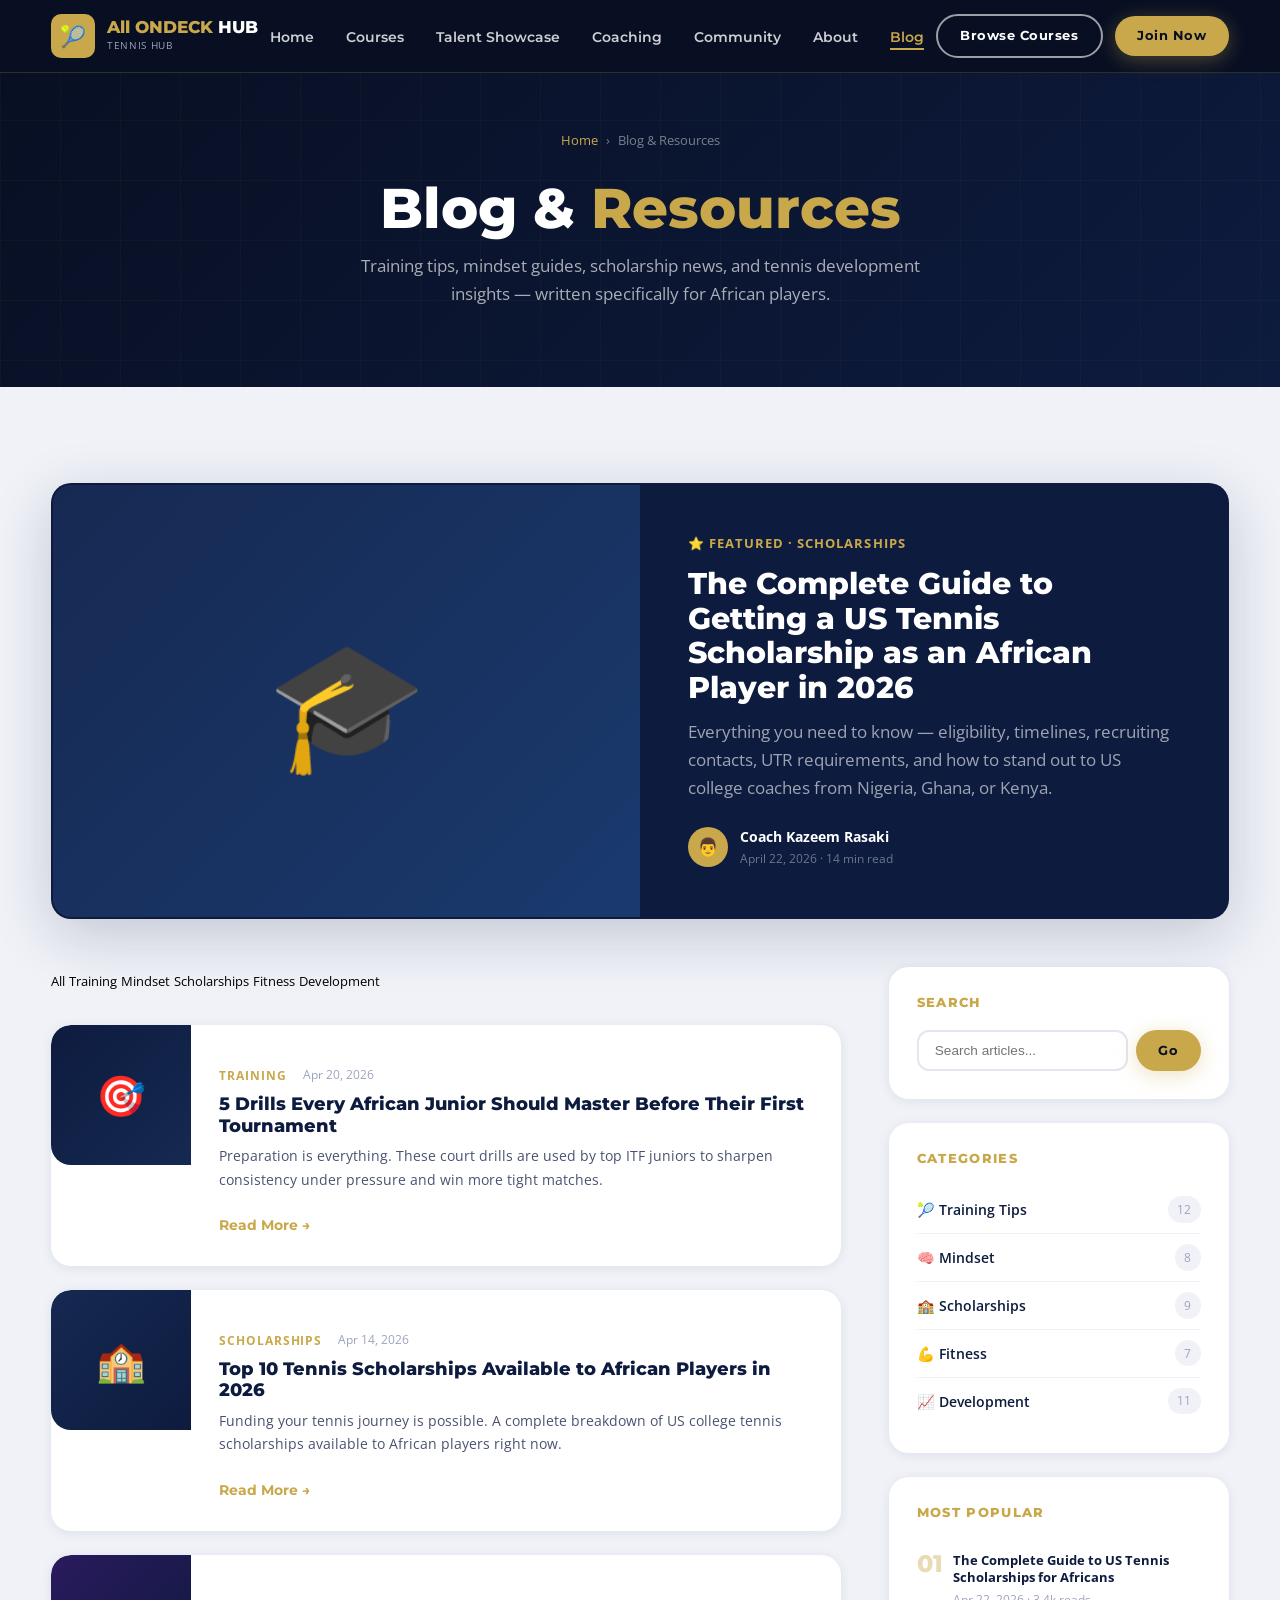
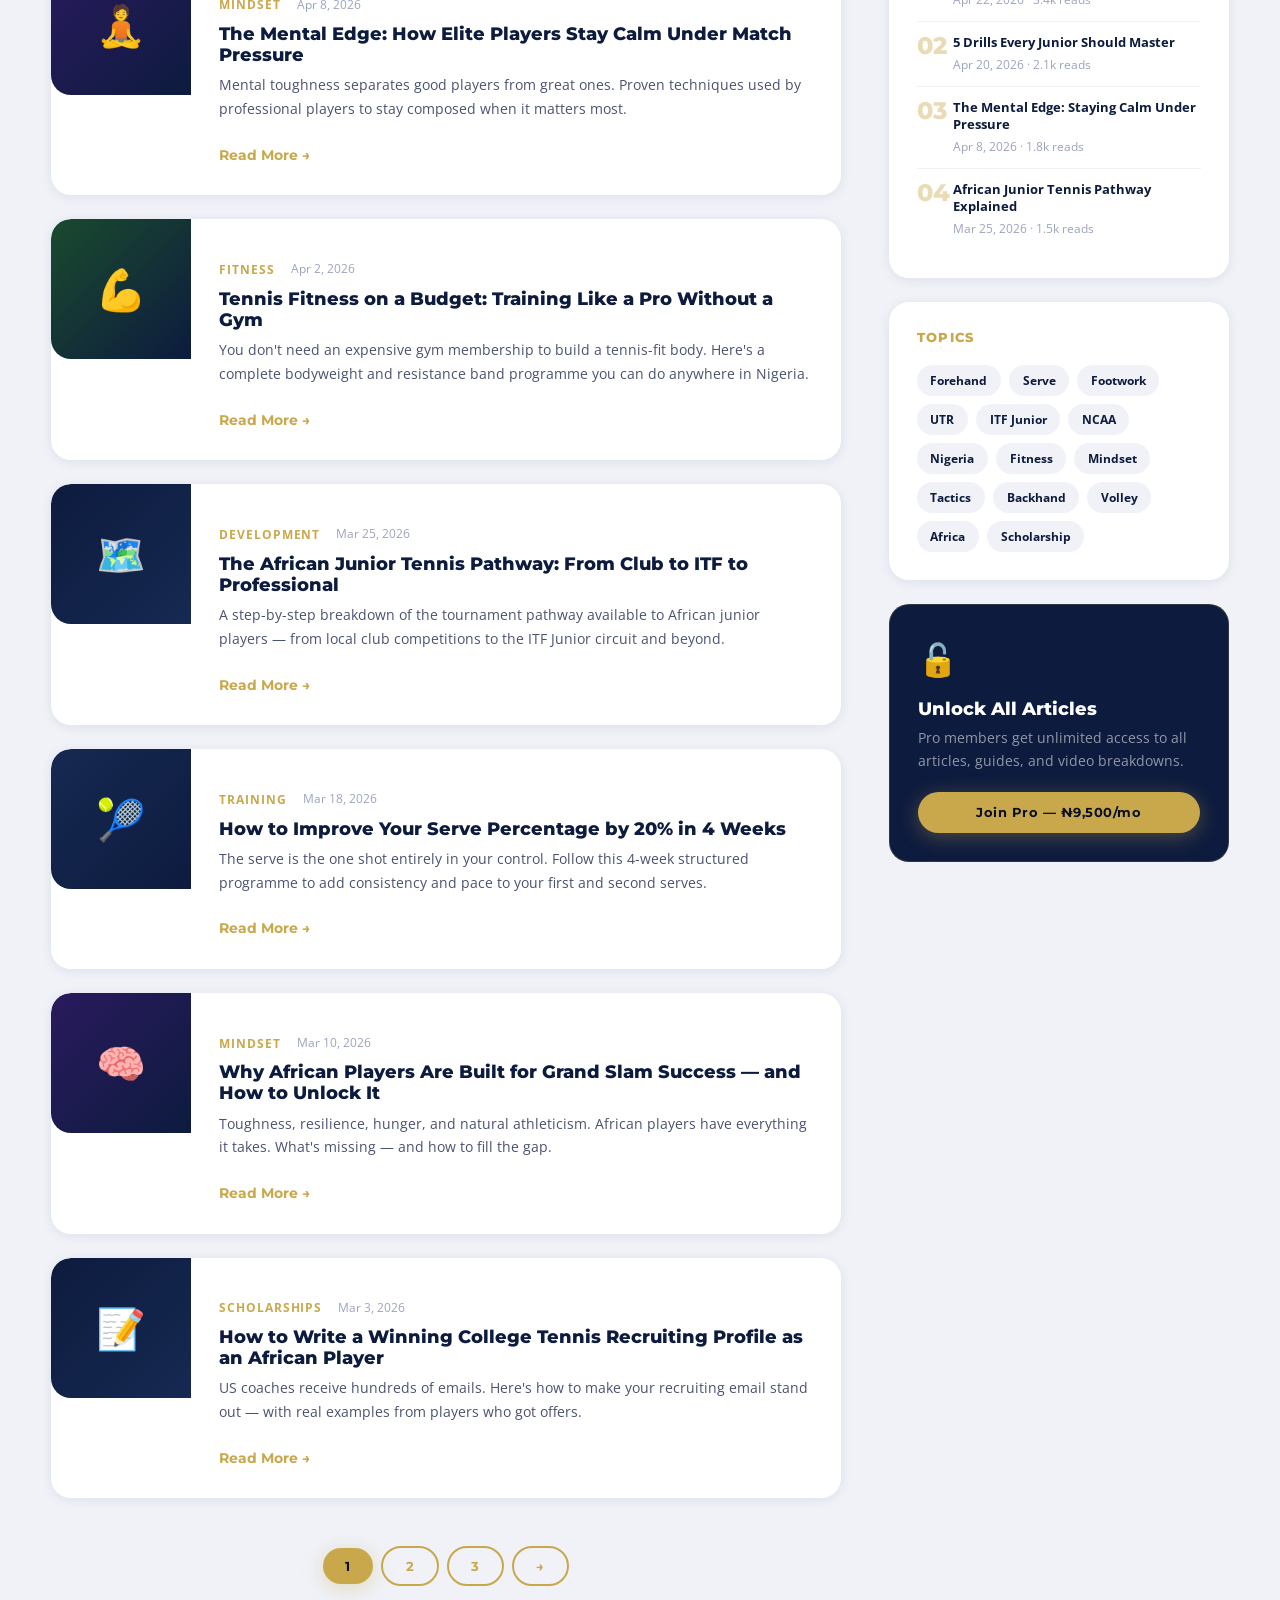
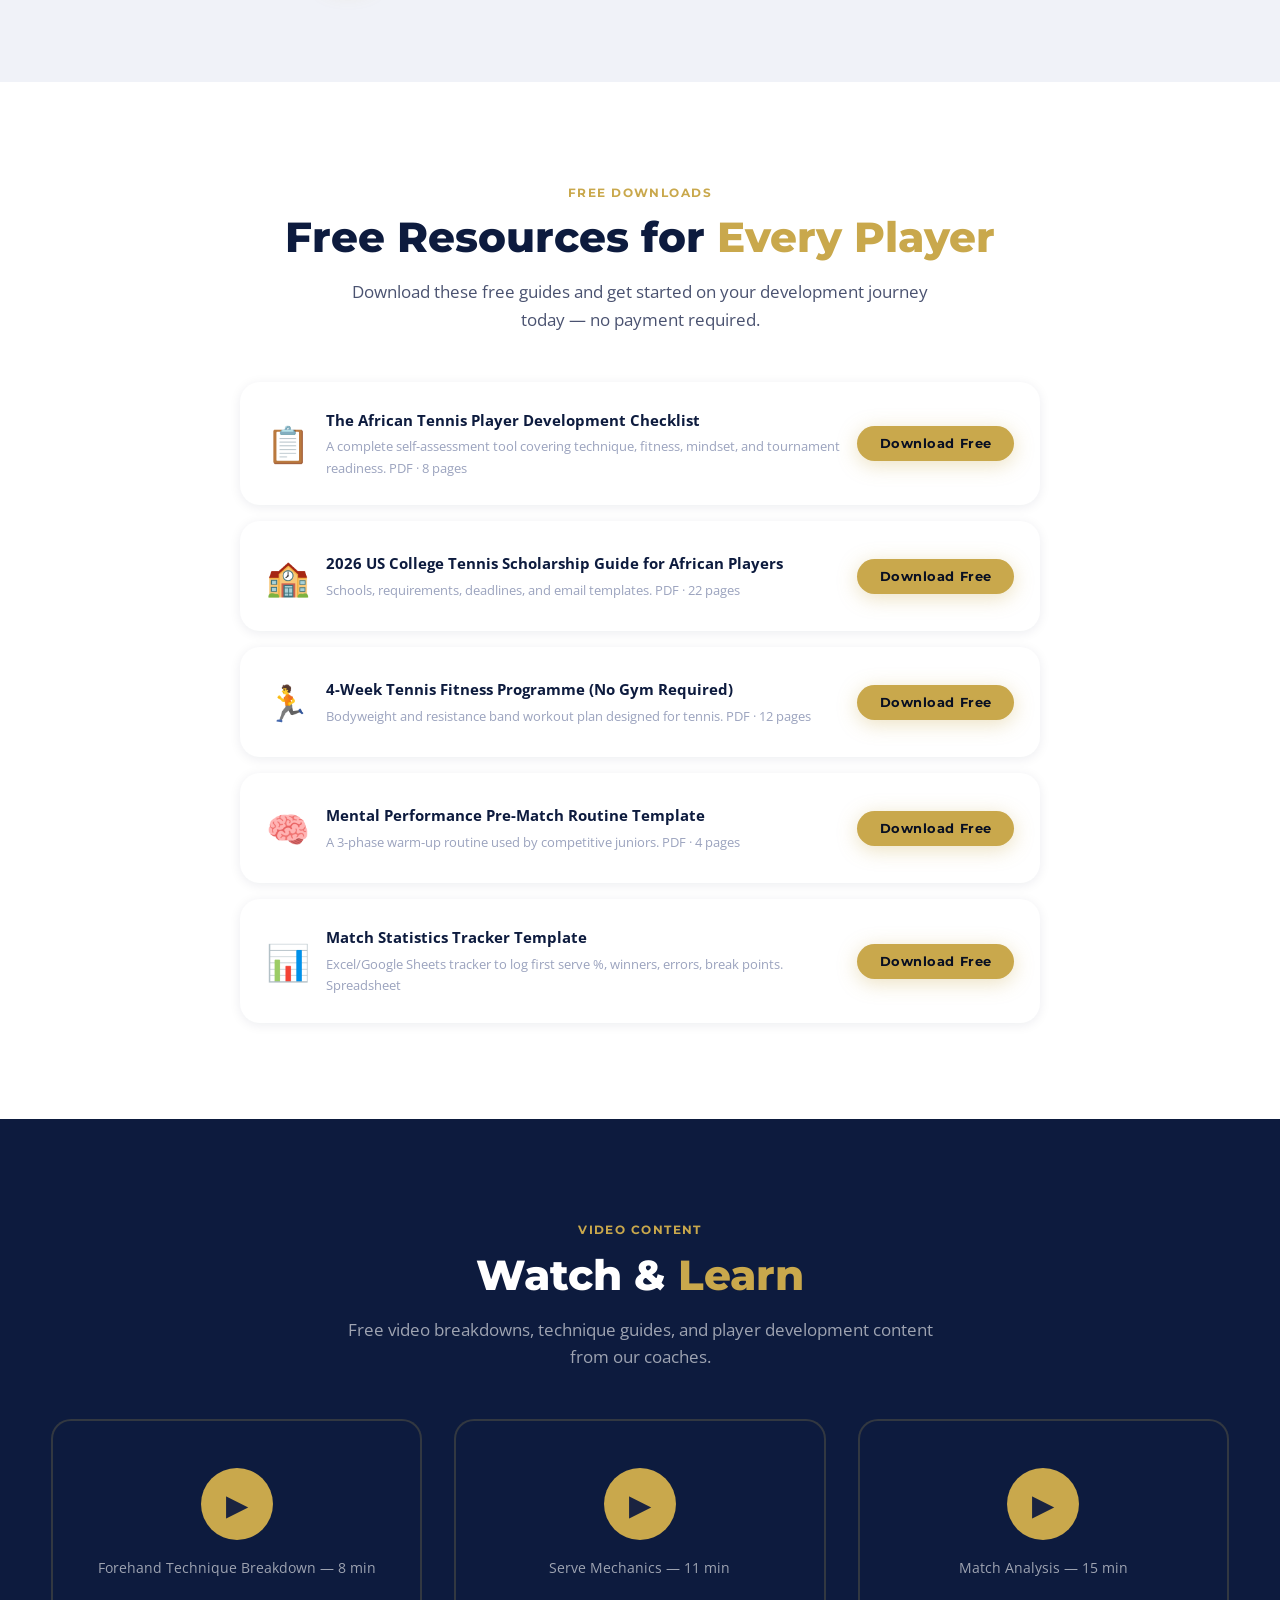
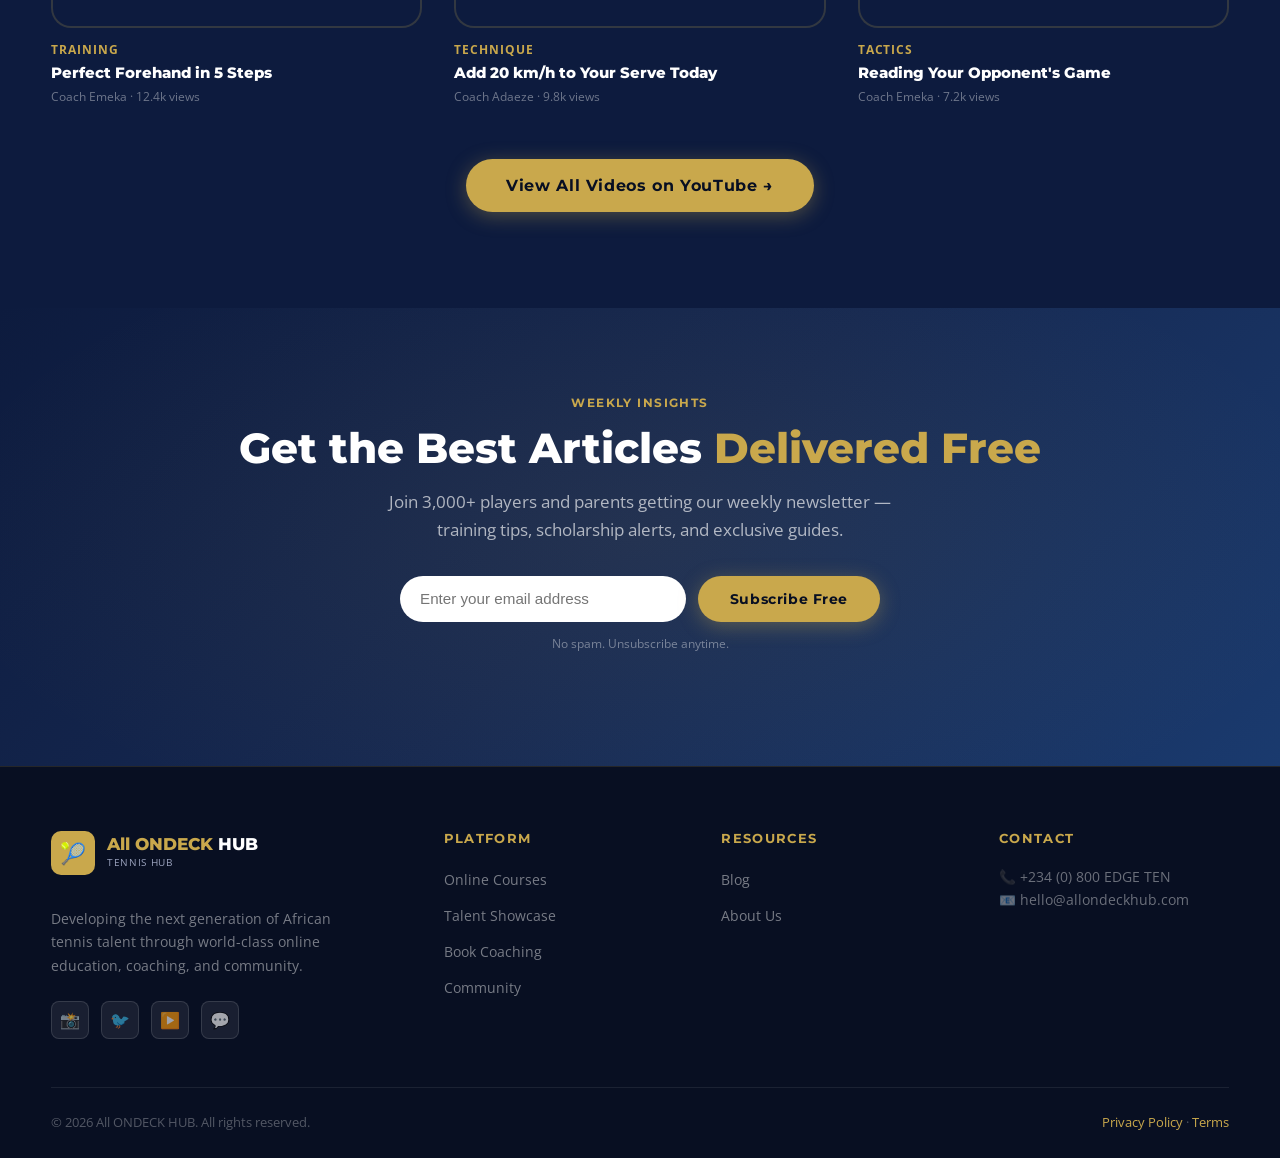
==== blog.html @ 6885ad9b "Initial commit: All ONDECK HUB website Complete 7-page tennis development platform with online cours" ====
<!DOCTYPE html>
<html lang="en">
<head>
  <meta charset="UTF-8" />
  <meta name="viewport" content="width=device-width, initial-scale=1.0" />
  <title>Blog & Resources | All ONDECK HUB</title>
  <meta name="description" content="Training tips, mindset guides, scholarship news, fitness resources, and tennis development insights for African players." />
  <link rel="preconnect" href="https://fonts.googleapis.com" />
  <link href="https://fonts.googleapis.com/css2?family=Montserrat:wght@400;600;700;800;900&family=Open+Sans:wght@400;500;600&display=swap" rel="stylesheet" />
  <link rel="stylesheet" href="css/styles.css" />
  <style>
    .blog-hero-card {
      background: var(--navy);
      border-radius: var(--radius-lg);
      overflow: hidden;
      box-shadow: var(--shadow-lg);
      display: grid;
      grid-template-columns: 1fr 1fr;
      margin-bottom: 3rem;
      transition: var(--transition);
      border: 2px solid transparent;
    }
    .blog-hero-card:hover { border-color: var(--gold); transform: translateY(-4px); }
    .blog-hero-img {
      background: linear-gradient(135deg, var(--navy-light), #1a3a6e);
      display: flex; align-items: center; justify-content: center;
      font-size: 8rem; min-height: 300px;
    }
    .blog-hero-body { padding: 3rem; display: flex; flex-direction: column; justify-content: center; }
    .blog-hero-body .blog-category { font-size: .8rem; }
    .blog-hero-body h2 { color: var(--white); margin: .75rem 0; font-size: clamp(1.3rem,2.5vw,1.9rem); }
    .blog-hero-body p  { color: rgba(255,255,255,.6); margin-bottom: 1.5rem; }
    .blog-hero-author { display: flex; align-items: center; gap: .75rem; }
    .blog-hero-avatar { width: 40px; height: 40px; border-radius: 50%; background: var(--gold); display: flex; align-items: center; justify-content: center; font-size: 1.1rem; }
    .blog-hero-name   { color: var(--white); font-weight: 700; font-size: .88rem; }
    .blog-hero-date   { color: rgba(255,255,255,.4); font-size: .75rem; }

    .blog-sidebar { position: sticky; top: 100px; }
    .sidebar-card { background: var(--white); border-radius: var(--radius-lg); padding: 1.75rem; box-shadow: var(--shadow-sm); margin-bottom: 1.5rem; }
    .sidebar-card h4 { font-size: .82rem; text-transform: uppercase; letter-spacing: .1em; color: var(--gold); margin-bottom: 1.25rem; }
    .sidebar-category {
      display: flex; align-items: center; justify-content: space-between;
      padding: .65rem 0; border-bottom: 1px solid var(--gray-100);
      cursor: pointer; transition: var(--transition);
    }
    .sidebar-category:last-child { border-bottom: none; }
    .sidebar-category:hover { padding-left: .25rem; }
    .sidebar-category-name { font-size: .88rem; font-weight: 600; color: var(--navy); }
    .sidebar-category-count { font-size: .75rem; color: var(--gray-400); background: var(--gray-100); padding: .2rem .6rem; border-radius: 50px; }
    .popular-post { display: flex; gap: .75rem; padding: .75rem 0; border-bottom: 1px solid var(--gray-100); }
    .popular-post:last-child { border-bottom: none; }
    .popular-post-num { font-family: var(--font-head); font-size: 1.5rem; font-weight: 800; color: var(--gold); opacity: .4; line-height: 1; flex-shrink: 0; width: 1.5rem; }
    .popular-post-title { font-size: .82rem; font-weight: 700; color: var(--navy); line-height: 1.3; cursor: pointer; transition: var(--transition); }
    .popular-post-title:hover { color: var(--gold); }
    .popular-post-date { font-size: .72rem; color: var(--gray-400); margin-top: .25rem; }

    .tag-cloud { display: flex; flex-wrap: wrap; gap: .5rem; }
    .tag {
      padding: .35rem .85rem; background: var(--gray-100); border-radius: 50px;
      font-size: .75rem; font-weight: 700; color: var(--navy);
      cursor: pointer; transition: var(--transition);
    }
    .tag:hover { background: var(--gold); color: var(--navy-dark); }

    .article-card { cursor: pointer; }
    .article-card:hover h4 { color: var(--gold); }

    .resource-download {
      background: var(--white); border-radius: var(--radius-lg);
      padding: 1.5rem; box-shadow: var(--shadow-sm);
      display: flex; align-items: center; gap: 1rem;
      border: 2px solid transparent; transition: var(--transition);
    }
    .resource-download:hover { border-color: var(--gold); transform: translateX(4px); }
    .resource-icon { font-size: 2.2rem; flex-shrink: 0; }
    .resource-title { font-weight: 700; font-size: .95rem; color: var(--navy); margin-bottom: .2rem; }
    .resource-desc  { font-size: .82rem; color: var(--gray-400); }
    .resource-dl { margin-left: auto; flex-shrink: 0; }

    @media (max-width: 1024px) {
      .blog-hero-card { grid-template-columns: 1fr; }
      .blog-hero-img { min-height: 200px; }
    }
    @media (max-width: 768px) {
      .blog-layout { grid-template-columns: 1fr; }
      .blog-sidebar { position: static; }
    }
  </style>
</head>
<body>

<!-- NAVBAR -->
<nav class="navbar" id="navbar">
  <div class="container">
    <div class="nav-inner">
      <a href="index.html" class="nav-logo">
        <div class="nav-logo-icon">🎾</div>
        <div><div class="nav-logo-text"><span>All ONDECK</span> HUB</div><div class="nav-logo-sub">Tennis Hub</div></div>
      </a>
      <ul class="nav-links">
        <li><a href="index.html">Home</a></li><li><a href="courses.html">Courses</a></li>
        <li><a href="talent.html">Talent Showcase</a></li><li><a href="coaching.html">Coaching</a></li>
        <li><a href="community.html">Community</a></li><li><a href="about.html">About</a></li>
        <li><a href="blog.html">Blog</a></li>
      </ul>
      <div class="nav-cta">
        <a href="courses.html" class="btn btn-outline-white btn-sm">Browse Courses</a>
        <a href="community.html" class="btn btn-gold btn-sm">Join Now</a>
      </div>
      <button class="hamburger" aria-label="Menu"><span></span><span></span><span></span></button>
    </div>
  </div>
  <div class="mobile-nav container">
    <a href="index.html">Home</a><a href="courses.html">Courses</a>
    <a href="talent.html">Talent Showcase</a><a href="coaching.html">Coaching</a>
    <a href="community.html">Community</a><a href="about.html">About</a><a href="blog.html">Blog</a>
    <a href="community.html" class="btn btn-gold">Join Now →</a>
  </div>
</nav>

<!-- PAGE HERO -->
<section class="page-hero">
  <div class="container" style="position:relative;z-index:1">
    <div class="breadcrumb"><a href="index.html">Home</a> <span>›</span> <span>Blog &amp; Resources</span></div>
    <h1>Blog &amp; <span style="color:var(--gold)">Resources</span></h1>
    <p>Training tips, mindset guides, scholarship news, and tennis development insights — written specifically for African players.</p>
  </div>
</section>

<!-- MAIN BLOG SECTION -->
<section class="section" style="background:var(--gray-100)">
  <div class="container">

    <!-- Featured Article -->
    <a href="#" class="blog-hero-card reveal" onclick="showToast('📖','Full article coming soon — join Pro for early access!');return false;">
      <div class="blog-hero-img">🎓</div>
      <div class="blog-hero-body">
        <span class="blog-category">⭐ Featured · Scholarships</span>
        <h2>The Complete Guide to Getting a US Tennis Scholarship as an African Player in 2026</h2>
        <p>Everything you need to know — eligibility, timelines, recruiting contacts, UTR requirements, and how to stand out to US college coaches from Nigeria, Ghana, or Kenya.</p>
        <div class="blog-hero-author">
          <div class="blog-hero-avatar">👨</div>
          <div>
            <div class="blog-hero-name">Coach Kazeem Rasaki</div>
            <div class="blog-hero-date">April 22, 2026 · 14 min read</div>
          </div>
        </div>
      </div>
    </a>

    <!-- Blog Layout: Articles + Sidebar -->
    <div class="grid-2 blog-layout" style="grid-template-columns:1fr 340px;gap:3rem;align-items:start">

      <!-- ARTICLES GRID -->
      <div>
        <!-- Category filter pills -->
        <div class="filter-bar" style="margin-bottom:2rem">
          <button class="filter-btn active" onclick="filterPosts('all',this)">All</button>
          <button class="filter-btn" onclick="filterPosts('training',this)">Training</button>
          <button class="filter-btn" onclick="filterPosts('mindset',this)">Mindset</button>
          <button class="filter-btn" onclick="filterPosts('scholarships',this)">Scholarships</button>
          <button class="filter-btn" onclick="filterPosts('fitness',this)">Fitness</button>
          <button class="filter-btn" onclick="filterPosts('development',this)">Development</button>
        </div>

        <div id="posts-grid" style="display:flex;flex-direction:column;gap:1.5rem">

          <div class="card article-card reveal" data-cat="training" onclick="showToast('📖','Full article — join to read!')">
            <div style="display:grid;grid-template-columns:140px 1fr;gap:0">
              <div class="blog-card-img" style="aspect-ratio:1;font-size:2.5rem;border-radius:var(--radius-lg) 0 0 var(--radius-lg)">🎯</div>
              <div class="card-body">
                <div class="blog-meta"><span class="blog-category">Training</span><span class="blog-date">Apr 20, 2026</span></div>
                <h4>5 Drills Every African Junior Should Master Before Their First Tournament</h4>
                <p class="blog-excerpt" style="-webkit-line-clamp:2">Preparation is everything. These court drills are used by top ITF juniors to sharpen consistency under pressure and win more tight matches.</p>
                <a href="#" class="read-more" onclick="showToast('📖','Full article — join to read!');return false;">Read More →</a>
              </div>
            </div>
          </div>

          <div class="card article-card reveal" data-cat="scholarships" onclick="showToast('📖','Full article — join to read!')">
            <div style="display:grid;grid-template-columns:140px 1fr;gap:0">
              <div class="blog-card-img" style="aspect-ratio:1;font-size:2.5rem;border-radius:var(--radius-lg) 0 0 var(--radius-lg);background:linear-gradient(135deg,#162952,#0D1B3E)">🏫</div>
              <div class="card-body">
                <div class="blog-meta"><span class="blog-category">Scholarships</span><span class="blog-date">Apr 14, 2026</span></div>
                <h4>Top 10 Tennis Scholarships Available to African Players in 2026</h4>
                <p class="blog-excerpt" style="-webkit-line-clamp:2">Funding your tennis journey is possible. A complete breakdown of US college tennis scholarships available to African players right now.</p>
                <a href="#" class="read-more" onclick="showToast('📖','Full article — join to read!');return false;">Read More →</a>
              </div>
            </div>
          </div>

          <div class="card article-card reveal" data-cat="mindset" onclick="showToast('📖','Full article — join to read!')">
            <div style="display:grid;grid-template-columns:140px 1fr;gap:0">
              <div class="blog-card-img" style="aspect-ratio:1;font-size:2.5rem;border-radius:var(--radius-lg) 0 0 var(--radius-lg);background:linear-gradient(135deg,#2a1a5e,#0D1B3E)">🧘</div>
              <div class="card-body">
                <div class="blog-meta"><span class="blog-category">Mindset</span><span class="blog-date">Apr 8, 2026</span></div>
                <h4>The Mental Edge: How Elite Players Stay Calm Under Match Pressure</h4>
                <p class="blog-excerpt" style="-webkit-line-clamp:2">Mental toughness separates good players from great ones. Proven techniques used by professional players to stay composed when it matters most.</p>
                <a href="#" class="read-more" onclick="showToast('📖','Full article — join to read!');return false;">Read More →</a>
              </div>
            </div>
          </div>

          <div class="card article-card reveal" data-cat="fitness" onclick="showToast('📖','Full article — join to read!')">
            <div style="display:grid;grid-template-columns:140px 1fr;gap:0">
              <div class="blog-card-img" style="aspect-ratio:1;font-size:2.5rem;border-radius:var(--radius-lg) 0 0 var(--radius-lg);background:linear-gradient(135deg,#1a4a2e,#0D1B3E)">💪</div>
              <div class="card-body">
                <div class="blog-meta"><span class="blog-category">Fitness</span><span class="blog-date">Apr 2, 2026</span></div>
                <h4>Tennis Fitness on a Budget: Training Like a Pro Without a Gym</h4>
                <p class="blog-excerpt" style="-webkit-line-clamp:2">You don't need an expensive gym membership to build a tennis-fit body. Here's a complete bodyweight and resistance band programme you can do anywhere in Nigeria.</p>
                <a href="#" class="read-more" onclick="showToast('📖','Full article — join to read!');return false;">Read More →</a>
              </div>
            </div>
          </div>

          <div class="card article-card reveal" data-cat="development" onclick="showToast('📖','Full article — join to read!')">
            <div style="display:grid;grid-template-columns:140px 1fr;gap:0">
              <div class="blog-card-img" style="aspect-ratio:1;font-size:2.5rem;border-radius:var(--radius-lg) 0 0 var(--radius-lg)">🗺️</div>
              <div class="card-body">
                <div class="blog-meta"><span class="blog-category">Development</span><span class="blog-date">Mar 25, 2026</span></div>
                <h4>The African Junior Tennis Pathway: From Club to ITF to Professional</h4>
                <p class="blog-excerpt" style="-webkit-line-clamp:2">A step-by-step breakdown of the tournament pathway available to African junior players — from local club competitions to the ITF Junior circuit and beyond.</p>
                <a href="#" class="read-more" onclick="showToast('📖','Full article — join to read!');return false;">Read More →</a>
              </div>
            </div>
          </div>

          <div class="card article-card reveal" data-cat="training" onclick="showToast('📖','Full article — join to read!')">
            <div style="display:grid;grid-template-columns:140px 1fr;gap:0">
              <div class="blog-card-img" style="aspect-ratio:1;font-size:2.5rem;border-radius:var(--radius-lg) 0 0 var(--radius-lg);background:linear-gradient(135deg,#162952,#0D1B3E)">🎾</div>
              <div class="card-body">
                <div class="blog-meta"><span class="blog-category">Training</span><span class="blog-date">Mar 18, 2026</span></div>
                <h4>How to Improve Your Serve Percentage by 20% in 4 Weeks</h4>
                <p class="blog-excerpt" style="-webkit-line-clamp:2">The serve is the one shot entirely in your control. Follow this 4-week structured programme to add consistency and pace to your first and second serves.</p>
                <a href="#" class="read-more" onclick="showToast('📖','Full article — join to read!');return false;">Read More →</a>
              </div>
            </div>
          </div>

          <div class="card article-card reveal" data-cat="mindset" onclick="showToast('📖','Full article — join to read!')">
            <div style="display:grid;grid-template-columns:140px 1fr;gap:0">
              <div class="blog-card-img" style="aspect-ratio:1;font-size:2.5rem;border-radius:var(--radius-lg) 0 0 var(--radius-lg);background:linear-gradient(135deg,#2a1a5e,#0D1B3E)">🧠</div>
              <div class="card-body">
                <div class="blog-meta"><span class="blog-category">Mindset</span><span class="blog-date">Mar 10, 2026</span></div>
                <h4>Why African Players Are Built for Grand Slam Success — and How to Unlock It</h4>
                <p class="blog-excerpt" style="-webkit-line-clamp:2">Toughness, resilience, hunger, and natural athleticism. African players have everything it takes. What's missing — and how to fill the gap.</p>
                <a href="#" class="read-more" onclick="showToast('📖','Full article — join to read!');return false;">Read More →</a>
              </div>
            </div>
          </div>

          <div class="card article-card reveal" data-cat="scholarships" onclick="showToast('📖','Full article — join to read!')">
            <div style="display:grid;grid-template-columns:140px 1fr;gap:0">
              <div class="blog-card-img" style="aspect-ratio:1;font-size:2.5rem;border-radius:var(--radius-lg) 0 0 var(--radius-lg)">📝</div>
              <div class="card-body">
                <div class="blog-meta"><span class="blog-category">Scholarships</span><span class="blog-date">Mar 3, 2026</span></div>
                <h4>How to Write a Winning College Tennis Recruiting Profile as an African Player</h4>
                <p class="blog-excerpt" style="-webkit-line-clamp:2">US coaches receive hundreds of emails. Here's how to make your recruiting email stand out — with real examples from players who got offers.</p>
                <a href="#" class="read-more" onclick="showToast('📖','Full article — join to read!');return false;">Read More →</a>
              </div>
            </div>
          </div>

        </div>

        <!-- Pagination -->
        <div style="display:flex;align-items:center;justify-content:center;gap:.5rem;margin-top:3rem">
          <button class="btn btn-gold btn-sm">1</button>
          <button class="btn btn-outline btn-sm" onclick="showToast('📖','More articles loading...')">2</button>
          <button class="btn btn-outline btn-sm" onclick="showToast('📖','More articles loading...')">3</button>
          <button class="btn btn-outline btn-sm" onclick="showToast('📖','More articles loading...')">→</button>
        </div>
      </div>

      <!-- SIDEBAR -->
      <aside class="blog-sidebar">

        <!-- Search -->
        <div class="sidebar-card">
          <h4>Search</h4>
          <div style="display:flex;gap:.5rem">
            <input type="text" placeholder="Search articles..." style="flex:1;padding:.7rem 1rem;border:2px solid var(--gray-200);border-radius:var(--radius);font-size:.85rem;outline:none;transition:var(--transition);" onfocus="this.style.borderColor='var(--gold)'" onblur="this.style.borderColor='var(--gray-200)'" />
            <button class="btn btn-gold btn-sm" onclick="showToast('🔍','Search coming soon!')">Go</button>
          </div>
        </div>

        <!-- Categories -->
        <div class="sidebar-card">
          <h4>Categories</h4>
          <div class="sidebar-category" onclick="filterPosts('training',null)">
            <span class="sidebar-category-name">🎾 Training Tips</span>
            <span class="sidebar-category-count">12</span>
          </div>
          <div class="sidebar-category" onclick="filterPosts('mindset',null)">
            <span class="sidebar-category-name">🧠 Mindset</span>
            <span class="sidebar-category-count">8</span>
          </div>
          <div class="sidebar-category" onclick="filterPosts('scholarships',null)">
            <span class="sidebar-category-name">🏫 Scholarships</span>
            <span class="sidebar-category-count">9</span>
          </div>
          <div class="sidebar-category" onclick="filterPosts('fitness',null)">
            <span class="sidebar-category-name">💪 Fitness</span>
            <span class="sidebar-category-count">7</span>
          </div>
          <div class="sidebar-category" onclick="filterPosts('development',null)">
            <span class="sidebar-category-name">📈 Development</span>
            <span class="sidebar-category-count">11</span>
          </div>
        </div>

        <!-- Popular Posts -->
        <div class="sidebar-card">
          <h4>Most Popular</h4>
          <div class="popular-post">
            <div class="popular-post-num">01</div>
            <div>
              <div class="popular-post-title" onclick="showToast('📖','Full article — join to read!')">The Complete Guide to US Tennis Scholarships for Africans</div>
              <div class="popular-post-date">Apr 22, 2026 · 3.4k reads</div>
            </div>
          </div>
          <div class="popular-post">
            <div class="popular-post-num">02</div>
            <div>
              <div class="popular-post-title" onclick="showToast('📖','Full article — join to read!')">5 Drills Every Junior Should Master</div>
              <div class="popular-post-date">Apr 20, 2026 · 2.1k reads</div>
            </div>
          </div>
          <div class="popular-post">
            <div class="popular-post-num">03</div>
            <div>
              <div class="popular-post-title" onclick="showToast('📖','Full article — join to read!')">The Mental Edge: Staying Calm Under Pressure</div>
              <div class="popular-post-date">Apr 8, 2026 · 1.8k reads</div>
            </div>
          </div>
          <div class="popular-post">
            <div class="popular-post-num">04</div>
            <div>
              <div class="popular-post-title" onclick="showToast('📖','Full article — join to read!')">African Junior Tennis Pathway Explained</div>
              <div class="popular-post-date">Mar 25, 2026 · 1.5k reads</div>
            </div>
          </div>
        </div>

        <!-- Tags -->
        <div class="sidebar-card">
          <h4>Topics</h4>
          <div class="tag-cloud">
            <span class="tag">Forehand</span><span class="tag">Serve</span>
            <span class="tag">Footwork</span><span class="tag">UTR</span>
            <span class="tag">ITF Junior</span><span class="tag">NCAA</span>
            <span class="tag">Nigeria</span><span class="tag">Fitness</span>
            <span class="tag">Mindset</span><span class="tag">Tactics</span>
            <span class="tag">Backhand</span><span class="tag">Volley</span>
            <span class="tag">Africa</span><span class="tag">Scholarship</span>
          </div>
        </div>

        <!-- CTA -->
        <div style="background:var(--navy);border-radius:var(--radius-lg);padding:1.75rem;border:1px solid rgba(201,168,76,.2)">
          <div style="font-size:2rem;margin-bottom:.75rem">🔓</div>
          <h4 style="color:var(--white);margin-bottom:.5rem">Unlock All Articles</h4>
          <p style="color:rgba(255,255,255,.55);font-size:.85rem;margin-bottom:1.25rem">Pro members get unlimited access to all articles, guides, and video breakdowns.</p>
          <a href="community.html" class="btn btn-gold btn-sm" style="width:100%;justify-content:center">Join Pro — ₦9,500/mo</a>
        </div>

      </aside>

    </div>
  </div>
</section>

<!-- FREE RESOURCES DOWNLOADS -->
<section class="section">
  <div class="container">
    <div class="section-header text-center">
      <div class="section-label">Free Downloads</div>
      <h2 class="section-title reveal">Free Resources for <span>Every Player</span></h2>
      <p class="section-sub reveal">Download these free guides and get started on your development journey today — no payment required.</p>
    </div>
    <div style="display:flex;flex-direction:column;gap:1rem;max-width:800px;margin:0 auto">

      <div class="resource-download reveal">
        <span class="resource-icon">📋</span>
        <div>
          <div class="resource-title">The African Tennis Player Development Checklist</div>
          <div class="resource-desc">A complete self-assessment tool covering technique, fitness, mindset, and tournament readiness. PDF · 8 pages</div>
        </div>
        <div class="resource-dl">
          <button class="btn btn-gold btn-sm" onclick="showToast('📥','Download starting — check your downloads folder!')">Download Free</button>
        </div>
      </div>

      <div class="resource-download reveal">
        <span class="resource-icon">🏫</span>
        <div>
          <div class="resource-title">2026 US College Tennis Scholarship Guide for African Players</div>
          <div class="resource-desc">Schools, requirements, deadlines, and email templates. PDF · 22 pages</div>
        </div>
        <div class="resource-dl">
          <button class="btn btn-gold btn-sm" onclick="showToast('📥','Download starting — check your downloads folder!')">Download Free</button>
        </div>
      </div>

      <div class="resource-download reveal">
        <span class="resource-icon">🏃</span>
        <div>
          <div class="resource-title">4-Week Tennis Fitness Programme (No Gym Required)</div>
          <div class="resource-desc">Bodyweight and resistance band workout plan designed for tennis. PDF · 12 pages</div>
        </div>
        <div class="resource-dl">
          <button class="btn btn-gold btn-sm" onclick="showToast('📥','Download starting — check your downloads folder!')">Download Free</button>
        </div>
      </div>

      <div class="resource-download reveal">
        <span class="resource-icon">🧠</span>
        <div>
          <div class="resource-title">Mental Performance Pre-Match Routine Template</div>
          <div class="resource-desc">A 3-phase warm-up routine used by competitive juniors. PDF · 4 pages</div>
        </div>
        <div class="resource-dl">
          <button class="btn btn-gold btn-sm" onclick="showToast('📥','Download starting — check your downloads folder!')">Download Free</button>
        </div>
      </div>

      <div class="resource-download reveal">
        <span class="resource-icon">📊</span>
        <div>
          <div class="resource-title">Match Statistics Tracker Template</div>
          <div class="resource-desc">Excel/Google Sheets tracker to log first serve %, winners, errors, break points. Spreadsheet</div>
        </div>
        <div class="resource-dl">
          <button class="btn btn-gold btn-sm" onclick="showToast('📥','Download starting — check your downloads folder!')">Download Free</button>
        </div>
      </div>

    </div>
  </div>
</section>

<!-- VIDEO RESOURCES -->
<section class="section" style="background:var(--navy)">
  <div class="container">
    <div class="section-header text-center">
      <div class="section-label" style="color:var(--gold)">Video Content</div>
      <h2 class="section-title reveal" style="color:var(--white)">Watch &amp; <span style="color:var(--gold)">Learn</span></h2>
      <p class="section-sub reveal" style="color:rgba(255,255,255,.6)">Free video breakdowns, technique guides, and player development content from our coaches.</p>
    </div>
    <div class="grid-3">
      <div class="reveal">
        <div class="video-placeholder">
          <div class="play-btn">▶</div>
          <div class="video-label">Forehand Technique Breakdown — 8 min</div>
        </div>
        <div style="padding:.75rem 0">
          <div style="color:var(--gold);font-size:.75rem;font-weight:700;text-transform:uppercase;letter-spacing:.08em">Training</div>
          <h4 style="color:var(--white);font-size:.95rem;margin:.3rem 0">Perfect Forehand in 5 Steps</h4>
          <div style="color:rgba(255,255,255,.4);font-size:.78rem">Coach Emeka · 12.4k views</div>
        </div>
      </div>
      <div class="reveal reveal-delay-1">
        <div class="video-placeholder">
          <div class="play-btn">▶</div>
          <div class="video-label">Serve Mechanics — 11 min</div>
        </div>
        <div style="padding:.75rem 0">
          <div style="color:var(--gold);font-size:.75rem;font-weight:700;text-transform:uppercase;letter-spacing:.08em">Technique</div>
          <h4 style="color:var(--white);font-size:.95rem;margin:.3rem 0">Add 20 km/h to Your Serve Today</h4>
          <div style="color:rgba(255,255,255,.4);font-size:.78rem">Coach Adaeze · 9.8k views</div>
        </div>
      </div>
      <div class="reveal reveal-delay-2">
        <div class="video-placeholder">
          <div class="play-btn">▶</div>
          <div class="video-label">Match Analysis — 15 min</div>
        </div>
        <div style="padding:.75rem 0">
          <div style="color:var(--gold);font-size:.75rem;font-weight:700;text-transform:uppercase;letter-spacing:.08em">Tactics</div>
          <h4 style="color:var(--white);font-size:.95rem;margin:.3rem 0">Reading Your Opponent's Game</h4>
          <div style="color:rgba(255,255,255,.4);font-size:.78rem">Coach Emeka · 7.2k views</div>
        </div>
      </div>
    </div>
    <div style="text-align:center;margin-top:2.5rem">
      <button class="btn btn-gold btn-lg" onclick="showToast('▶️','Subscribe to our YouTube channel for free content!')">View All Videos on YouTube →</button>
    </div>
  </div>
</section>

<!-- NEWSLETTER -->
<section class="cta-banner">
  <div class="container" style="position:relative;z-index:1">
    <div class="section-label">Weekly Insights</div>
    <h2>Get the Best Articles <span style="color:var(--gold)">Delivered Free</span></h2>
    <p>Join 3,000+ players and parents getting our weekly newsletter — training tips, scholarship alerts, and exclusive guides.</p>
    <form id="blog-newsletter" data-type="newsletter" style="max-width:480px;margin:0 auto">
      <div style="display:flex;gap:.75rem;flex-wrap:wrap">
        <input type="email" placeholder="Enter your email address" required style="flex:1;min-width:200px;padding:.9rem 1.25rem;border-radius:50px;border:none;font-size:.95rem;outline:none;" />
        <button type="submit" class="btn btn-gold">Subscribe Free</button>
      </div>
      <p style="font-size:.78rem;color:rgba(255,255,255,.4);margin-top:.75rem;text-align:center">No spam. Unsubscribe anytime.</p>
    </form>
  </div>
</section>

<!-- FOOTER -->
<footer class="footer">
  <div class="container">
    <div class="footer-grid">
      <div class="footer-brand">
        <a href="index.html" class="nav-logo" style="margin-bottom:1rem;display:inline-flex">
          <div class="nav-logo-icon">🎾</div>
          <div><div class="nav-logo-text"><span>All ONDECK</span> HUB</div><div class="nav-logo-sub">Tennis Hub</div></div>
        </a>
        <p>Developing the next generation of African tennis talent through world-class online education, coaching, and community.</p>
        <div class="footer-social">
          <div class="social-btn">📸</div><div class="social-btn">🐦</div>
          <div class="social-btn">▶️</div><div class="social-btn">💬</div>
        </div>
      </div>
      <div class="footer-col"><h4>Platform</h4><ul>
        <li><a href="courses.html">Online Courses</a></li>
        <li><a href="talent.html">Talent Showcase</a></li>
        <li><a href="coaching.html">Book Coaching</a></li>
        <li><a href="community.html">Community</a></li>
      </ul></div>
      <div class="footer-col"><h4>Resources</h4><ul>
        <li><a href="blog.html">Blog</a></li>
        <li><a href="about.html">About Us</a></li>
      </ul></div>
      <div class="footer-col"><h4>Contact</h4>
        <p style="color:rgba(255,255,255,.4);font-size:.85rem">📞 +234 (0) 800 EDGE TEN<br>📧 hello@allondeckhub.com</p>
      </div>
    </div>
    <div class="footer-bottom">
      <p>© 2026 All ONDECK HUB. All rights reserved.</p>
      <p><a href="#">Privacy Policy</a> · <a href="#">Terms</a></p>
    </div>
  </div>
</footer>

<script src="js/main.js"></script>
<script>
function filterPosts(cat, btn) {
  if (btn) {
    document.querySelectorAll('.filter-btn').forEach(b => b.classList.remove('active'));
    btn.classList.add('active');
  }
  document.querySelectorAll('.article-card').forEach(card => {
    if (cat === 'all' || card.dataset.cat === cat) {
      card.style.display = '';
    } else {
      card.style.display = 'none';
    }
  });
}
</script>
</body>
</html>
---- css/styles.css ----
/* ============================================================
   All ONDECK HUB — Main Stylesheet
   Colors: Navy #0D1B3E | Gold #C9A84C | White #FFFFFF
   ============================================================ */

:root {
  --navy:       #0D1B3E;
  --navy-light: #162952;
  --navy-dark:  #080F22;
  --gold:       #C9A84C;
  --gold-light: #E2C06B;
  --gold-dark:  #A8843A;
  --white:      #FFFFFF;
  --off-white:  #F4F6FA;
  --gray-100:   #F0F2F8;
  --gray-200:   #E2E6F0;
  --gray-400:   #9BA3BE;
  --gray-600:   #4A5270;
  --text:       #1A2340;
  --radius:     12px;
  --radius-lg:  20px;
  --shadow-sm:  0 2px 12px rgba(13,27,62,.08);
  --shadow-md:  0 6px 30px rgba(13,27,62,.14);
  --shadow-lg:  0 16px 60px rgba(13,27,62,.20);
  --transition: .3s cubic-bezier(.4,0,.2,1);
  --font-head:  'Montserrat', 'Segoe UI', sans-serif;
  --font-body:  'Open Sans', 'Segoe UI', sans-serif;
}

/* ── Reset ────────────────────────────────────────────────── */
*, *::before, *::after { box-sizing: border-box; margin: 0; padding: 0; }
html { scroll-behavior: smooth; font-size: 16px; }
body {
  font-family: var(--font-body);
  color: var(--text);
  background: var(--white);
  line-height: 1.65;
  overflow-x: hidden;
}
img { max-width: 100%; display: block; }
a  { text-decoration: none; color: inherit; }
ul { list-style: none; }
button { cursor: pointer; border: none; background: none; font-family: inherit; }

/* ── Typography ───────────────────────────────────────────── */
h1,h2,h3,h4,h5 {
  font-family: var(--font-head);
  font-weight: 800;
  line-height: 1.15;
  color: var(--navy);
}
h1 { font-size: clamp(2rem, 5vw, 3.5rem); }
h2 { font-size: clamp(1.6rem, 3.5vw, 2.6rem); }
h3 { font-size: clamp(1.2rem, 2.5vw, 1.6rem); }
h4 { font-size: 1.15rem; }
p  { color: var(--gray-600); font-size: 1.05rem; }

.gold { color: var(--gold); }
.white { color: var(--white); }
.text-center { text-align: center; }

/* ── Utility ──────────────────────────────────────────────── */
.container {
  width: min(1200px, 92%);
  margin-inline: auto;
}
.section {
  padding: 96px 0;
}
.section-sm { padding: 64px 0; }
.section-label {
  display: inline-block;
  font-family: var(--font-head);
  font-size: .75rem;
  font-weight: 700;
  letter-spacing: .12em;
  text-transform: uppercase;
  color: var(--gold);
  margin-bottom: .75rem;
}
.section-title {
  margin-bottom: 1rem;
}
.section-title span { color: var(--gold); }
.section-sub {
  max-width: 600px;
  margin: 0 auto 3rem;
  text-align: center;
}
.grid-2 { display: grid; grid-template-columns: 1fr 1fr;          gap: 2rem; }
.grid-3 { display: grid; grid-template-columns: repeat(3,1fr);    gap: 2rem; }
.grid-4 { display: grid; grid-template-columns: repeat(4,1fr);    gap: 1.5rem; }
.flex   { display: flex; }
.flex-center { display: flex; align-items: center; justify-content: center; }
.flex-between { display: flex; align-items: center; justify-content: space-between; }
.gap-1 { gap: .5rem; }
.gap-2 { gap: 1rem; }
.gap-3 { gap: 1.5rem; }

/* ── Buttons ──────────────────────────────────────────────── */
.btn {
  display: inline-flex;
  align-items: center;
  gap: .5rem;
  padding: .85rem 2rem;
  border-radius: 50px;
  font-family: var(--font-head);
  font-size: .9rem;
  font-weight: 700;
  letter-spacing: .04em;
  transition: var(--transition);
  white-space: nowrap;
}
.btn-gold {
  background: var(--gold);
  color: var(--navy-dark);
  box-shadow: 0 4px 20px rgba(201,168,76,.35);
}
.btn-gold:hover {
  background: var(--gold-light);
  transform: translateY(-2px);
  box-shadow: 0 8px 28px rgba(201,168,76,.45);
}
.btn-navy {
  background: var(--navy);
  color: var(--white);
  box-shadow: var(--shadow-sm);
}
.btn-navy:hover {
  background: var(--navy-light);
  transform: translateY(-2px);
  box-shadow: var(--shadow-md);
}
.btn-outline {
  border: 2px solid var(--gold);
  color: var(--gold);
  background: transparent;
}
.btn-outline:hover {
  background: var(--gold);
  color: var(--navy-dark);
  transform: translateY(-2px);
}
.btn-outline-white {
  border: 2px solid rgba(255,255,255,.6);
  color: var(--white);
  background: transparent;
}
.btn-outline-white:hover {
  border-color: var(--gold);
  color: var(--gold);
  transform: translateY(-2px);
}
.btn-sm { padding: .6rem 1.4rem; font-size: .82rem; }
.btn-lg { padding: 1.05rem 2.5rem; font-size: 1rem; }

/* ── Badge ────────────────────────────────────────────────── */
.badge {
  display: inline-block;
  padding: .3rem .8rem;
  border-radius: 50px;
  font-size: .75rem;
  font-weight: 700;
  letter-spacing: .06em;
  text-transform: uppercase;
}
.badge-gold   { background: rgba(201,168,76,.15); color: var(--gold-dark); }
.badge-navy   { background: var(--navy); color: var(--white); }
.badge-green  { background: rgba(34,197,94,.12); color: #16a34a; }
.badge-purple { background: rgba(139,92,246,.12); color: #7c3aed; }

/* ── Card ─────────────────────────────────────────────────── */
.card {
  background: var(--white);
  border-radius: var(--radius-lg);
  box-shadow: var(--shadow-sm);
  overflow: hidden;
  transition: var(--transition);
}
.card:hover {
  transform: translateY(-6px);
  box-shadow: var(--shadow-lg);
}
.card-body { padding: 1.75rem; }
.card-img  { width: 100%; aspect-ratio: 16/9; object-fit: cover; }

/* ── Navbar ───────────────────────────────────────────────── */
.navbar {
  position: fixed;
  top: 0; left: 0; right: 0;
  z-index: 1000;
  background: var(--navy-dark);
  border-bottom: 1px solid rgba(201,168,76,.2);
  transition: var(--transition);
}
.navbar.scrolled {
  background: rgba(8,15,34,.97);
  backdrop-filter: blur(12px);
  box-shadow: var(--shadow-md);
}
.nav-inner {
  display: flex;
  align-items: center;
  justify-content: space-between;
  height: 72px;
}
.nav-logo {
  display: flex;
  align-items: center;
  gap: .75rem;
}
.nav-logo-icon {
  width: 44px; height: 44px;
  background: var(--gold);
  border-radius: 10px;
  display: flex;
  align-items: center;
  justify-content: center;
  font-size: 1.3rem;
}
.nav-logo-text {
  font-family: var(--font-head);
  font-weight: 800;
  font-size: 1.05rem;
  color: var(--white);
  line-height: 1.1;
}
.nav-logo-text span { color: var(--gold); }
.nav-logo-sub { font-size: .65rem; color: var(--gray-400); font-weight: 400; letter-spacing: .06em; text-transform: uppercase; }
.nav-links {
  display: flex;
  align-items: center;
  gap: 2rem;
}
.nav-links a {
  color: rgba(255,255,255,.8);
  font-size: .88rem;
  font-weight: 600;
  font-family: var(--font-head);
  transition: var(--transition);
  position: relative;
}
.nav-links a::after {
  content: '';
  position: absolute;
  bottom: -4px; left: 0; right: 0;
  height: 2px;
  background: var(--gold);
  transform: scaleX(0);
  transition: var(--transition);
}
.nav-links a:hover, .nav-links a.active { color: var(--gold); }
.nav-links a:hover::after, .nav-links a.active::after { transform: scaleX(1); }
.nav-cta { display: flex; align-items: center; gap: .75rem; }
.hamburger {
  display: none;
  flex-direction: column;
  gap: 5px;
  padding: 6px;
  cursor: pointer;
}
.hamburger span {
  display: block;
  width: 24px; height: 2px;
  background: var(--white);
  border-radius: 2px;
  transition: var(--transition);
}
.hamburger.open span:nth-child(1) { transform: translateY(7px) rotate(45deg); }
.hamburger.open span:nth-child(2) { opacity: 0; }
.hamburger.open span:nth-child(3) { transform: translateY(-7px) rotate(-45deg); }
.mobile-nav {
  display: none;
  background: var(--navy-dark);
  border-top: 1px solid rgba(201,168,76,.15);
  padding: 1.5rem 0;
}
.mobile-nav.open { display: block; }
.mobile-nav a {
  display: block;
  padding: .75rem 0;
  color: rgba(255,255,255,.85);
  font-size: .95rem;
  font-weight: 600;
  font-family: var(--font-head);
  border-bottom: 1px solid rgba(255,255,255,.06);
  transition: var(--transition);
}
.mobile-nav a:hover { color: var(--gold); padding-left: .5rem; }
.mobile-nav .btn { margin-top: 1rem; width: 100%; justify-content: center; }

/* ── Hero ─────────────────────────────────────────────────── */
.hero {
  position: relative;
  min-height: 100vh;
  display: flex;
  align-items: center;
  background: linear-gradient(135deg, var(--navy-dark) 0%, var(--navy) 50%, #1a3a6e 100%);
  overflow: hidden;
  padding-top: 72px;
}
.hero-bg {
  position: absolute;
  inset: 0;
  background:
    radial-gradient(ellipse 80% 60% at 70% 50%, rgba(201,168,76,.08) 0%, transparent 70%),
    radial-gradient(ellipse 50% 80% at 10% 80%, rgba(201,168,76,.05) 0%, transparent 60%);
}
.hero-pattern {
  position: absolute;
  inset: 0;
  background-image:
    linear-gradient(rgba(201,168,76,.04) 1px, transparent 1px),
    linear-gradient(90deg, rgba(201,168,76,.04) 1px, transparent 1px);
  background-size: 60px 60px;
}
.hero-content {
  position: relative;
  z-index: 2;
  display: grid;
  grid-template-columns: 1fr 1fr;
  gap: 4rem;
  align-items: center;
}
.hero-badge {
  display: inline-flex;
  align-items: center;
  gap: .5rem;
  padding: .45rem 1.2rem;
  background: rgba(201,168,76,.12);
  border: 1px solid rgba(201,168,76,.3);
  border-radius: 50px;
  color: var(--gold);
  font-size: .8rem;
  font-weight: 700;
  letter-spacing: .08em;
  text-transform: uppercase;
  margin-bottom: 1.5rem;
}
.hero h1 { color: var(--white); margin-bottom: 1.25rem; }
.hero h1 .accent { color: var(--gold); display: block; }
.hero p { color: rgba(255,255,255,.72); font-size: 1.1rem; margin-bottom: 2.5rem; max-width: 520px; }
.hero-btns { display: flex; flex-wrap: wrap; gap: 1rem; margin-bottom: 3rem; }
.hero-stats {
  display: flex;
  gap: 2.5rem;
}
.hero-stat-num {
  font-family: var(--font-head);
  font-size: 1.8rem;
  font-weight: 800;
  color: var(--gold);
  line-height: 1;
}
.hero-stat-label {
  font-size: .8rem;
  color: rgba(255,255,255,.55);
  margin-top: .25rem;
}
.hero-visual {
  position: relative;
  display: flex;
  justify-content: center;
}
.hero-court {
  width: 460px;
  height: 460px;
  background: linear-gradient(135deg, rgba(201,168,76,.1) 0%, rgba(13,27,62,.4) 100%);
  border: 2px solid rgba(201,168,76,.25);
  border-radius: var(--radius-lg);
  display: flex;
  flex-direction: column;
  align-items: center;
  justify-content: center;
  position: relative;
  overflow: hidden;
}
.hero-court::before {
  content: '';
  position: absolute;
  inset: 20px;
  border: 2px solid rgba(201,168,76,.2);
  border-radius: 10px;
}
.court-emoji { font-size: 8rem; line-height: 1; filter: drop-shadow(0 8px 24px rgba(201,168,76,.4)); }
.court-label {
  font-family: var(--font-head);
  font-weight: 800;
  font-size: 1.1rem;
  color: var(--gold);
  letter-spacing: .15em;
  text-transform: uppercase;
  margin-top: 1rem;
}
.floating-card {
  position: absolute;
  background: var(--white);
  border-radius: var(--radius);
  padding: 1rem 1.25rem;
  box-shadow: var(--shadow-lg);
  display: flex;
  align-items: center;
  gap: .75rem;
  animation: float 3s ease-in-out infinite;
}
.floating-card-icon { font-size: 1.5rem; }
.floating-card-text { font-family: var(--font-head); font-size: .8rem; font-weight: 700; color: var(--navy); }
.floating-card-sub  { font-size: .72rem; color: var(--gray-400); }
.fc-1 { top: 12%; left: -8%; animation-delay: 0s; }
.fc-2 { bottom: 18%; right: -6%; animation-delay: 1s; }
.fc-3 { top: 55%; left: -10%; animation-delay: 2s; }
@keyframes float {
  0%, 100% { transform: translateY(0); }
  50%       { transform: translateY(-10px); }
}

/* ── Trust Bar ────────────────────────────────────────────── */
.trust-bar {
  background: var(--navy);
  padding: 1.5rem 0;
  border-bottom: 1px solid rgba(201,168,76,.15);
}
.trust-inner {
  display: flex;
  align-items: center;
  justify-content: space-around;
  flex-wrap: wrap;
  gap: 1.5rem;
}
.trust-item {
  display: flex;
  align-items: center;
  gap: .6rem;
  color: rgba(255,255,255,.7);
  font-size: .88rem;
  font-family: var(--font-head);
  font-weight: 600;
}
.trust-item span { font-size: 1.3rem; }

/* ── About ────────────────────────────────────────────────── */
.about-grid {
  display: grid;
  grid-template-columns: 1fr 1.1fr;
  gap: 5rem;
  align-items: center;
}
.about-img-wrap {
  position: relative;
}
.about-img-box {
  width: 100%;
  aspect-ratio: 4/5;
  background: linear-gradient(135deg, var(--navy) 0%, var(--navy-light) 100%);
  border-radius: var(--radius-lg);
  display: flex;
  align-items: center;
  justify-content: center;
  font-size: 9rem;
  position: relative;
  overflow: hidden;
}
.about-img-box::after {
  content: '';
  position: absolute;
  bottom: 0; left: 0; right: 0;
  height: 40%;
  background: linear-gradient(transparent, rgba(13,27,62,.7));
}
.about-badge-box {
  position: absolute;
  bottom: -1.5rem;
  right: -1.5rem;
  background: var(--gold);
  border-radius: var(--radius);
  padding: 1.25rem 1.5rem;
  text-align: center;
  box-shadow: var(--shadow-md);
}
.about-badge-num { font-family: var(--font-head); font-size: 2.2rem; font-weight: 800; color: var(--navy-dark); line-height: 1; }
.about-badge-label { font-size: .75rem; font-weight: 700; color: var(--navy-dark); opacity: .75; }
.about-features { margin: 2rem 0; display: flex; flex-direction: column; gap: .75rem; }
.about-feature {
  display: flex;
  align-items: center;
  gap: .75rem;
  color: var(--gray-600);
}
.about-feature-icon { color: var(--gold); font-size: 1.1rem; flex-shrink: 0; }

/* ── Courses ──────────────────────────────────────────────── */
.courses-bg { background: var(--gray-100); }
.course-card { position: relative; }
.course-thumb {
  width: 100%;
  aspect-ratio: 16/9;
  background: linear-gradient(135deg, var(--navy) 0%, var(--navy-light) 100%);
  display: flex;
  align-items: center;
  justify-content: center;
  font-size: 4rem;
  position: relative;
}
.course-level {
  position: absolute;
  top: 1rem; left: 1rem;
}
.course-duration {
  position: absolute;
  top: 1rem; right: 1rem;
  background: rgba(0,0,0,.6);
  color: var(--white);
  padding: .25rem .6rem;
  border-radius: 6px;
  font-size: .75rem;
  font-weight: 600;
}
.course-meta { display: flex; align-items: center; justify-content: space-between; margin: .5rem 0 .75rem; }
.course-rating { display: flex; align-items: center; gap: .3rem; color: var(--gold); font-size: .85rem; font-weight: 700; }
.course-students { font-size: .78rem; color: var(--gray-400); }
.course-price { margin-top: 1rem; padding-top: 1rem; border-top: 1px solid var(--gray-200); display: flex; align-items: center; justify-content: space-between; }
.price-amount { font-family: var(--font-head); font-size: 1.4rem; font-weight: 800; color: var(--navy); }
.price-amount .currency { font-size: .9rem; }
.price-free { color: var(--gold); font-weight: 800; font-size: 1.1rem; }

/* ── Talent Showcase ──────────────────────────────────────── */
.player-card {
  background: var(--navy);
  border-radius: var(--radius-lg);
  overflow: hidden;
  box-shadow: var(--shadow-md);
  transition: var(--transition);
}
.player-card:hover { transform: translateY(-8px); box-shadow: var(--shadow-lg); }
.player-card-header {
  background: linear-gradient(135deg, var(--navy-light), var(--navy-dark));
  padding: 2rem 1.5rem 1rem;
  text-align: center;
  position: relative;
}
.player-avatar {
  width: 80px; height: 80px;
  border-radius: 50%;
  background: var(--gold);
  display: flex;
  align-items: center;
  justify-content: center;
  font-size: 2.2rem;
  margin: 0 auto 1rem;
  border: 3px solid rgba(201,168,76,.4);
}
.player-name { color: var(--white); font-size: 1.1rem; margin-bottom: .25rem; }
.player-location { color: var(--gray-400); font-size: .82rem; }
.player-card-body { padding: 1.25rem 1.5rem; }
.player-stat-row { display: flex; justify-content: space-between; margin-bottom: .75rem; }
.player-stat { text-align: center; }
.player-stat-val { color: var(--gold); font-family: var(--font-head); font-size: 1.1rem; font-weight: 800; }
.player-stat-key { color: rgba(255,255,255,.45); font-size: .72rem; text-transform: uppercase; letter-spacing: .06em; }
.player-divider { border: none; border-top: 1px solid rgba(255,255,255,.08); margin: .75rem 0; }
.player-skills { display: flex; flex-wrap: wrap; gap: .4rem; margin-bottom: 1rem; }
.player-skill-tag {
  padding: .25rem .65rem;
  background: rgba(201,168,76,.12);
  border: 1px solid rgba(201,168,76,.25);
  color: var(--gold);
  border-radius: 50px;
  font-size: .72rem;
  font-weight: 600;
}

/* ── Coaching ─────────────────────────────────────────────── */
.coaching-hero {
  background: linear-gradient(135deg, var(--navy-dark) 0%, var(--navy) 100%);
  padding: 80px 0;
  text-align: center;
}
.service-card {
  background: var(--white);
  border-radius: var(--radius-lg);
  padding: 2.5rem 2rem;
  box-shadow: var(--shadow-sm);
  text-align: center;
  transition: var(--transition);
  border: 2px solid transparent;
}
.service-card:hover {
  border-color: var(--gold);
  transform: translateY(-6px);
  box-shadow: var(--shadow-lg);
}
.service-icon {
  width: 72px; height: 72px;
  background: linear-gradient(135deg, rgba(201,168,76,.15) 0%, rgba(201,168,76,.05) 100%);
  border-radius: var(--radius);
  display: flex;
  align-items: center;
  justify-content: center;
  font-size: 2rem;
  margin: 0 auto 1.25rem;
  transition: var(--transition);
}
.service-card:hover .service-icon { background: var(--gold); }
.booking-section { background: var(--gray-100); }
.booking-form {
  background: var(--white);
  border-radius: var(--radius-lg);
  padding: 3rem;
  box-shadow: var(--shadow-md);
  max-width: 680px;
  margin: 0 auto;
}
.form-row { display: grid; grid-template-columns: 1fr 1fr; gap: 1.5rem; }
.form-group { margin-bottom: 1.5rem; }
.form-group label {
  display: block;
  font-family: var(--font-head);
  font-size: .82rem;
  font-weight: 700;
  color: var(--navy);
  margin-bottom: .5rem;
  letter-spacing: .03em;
}
.form-group input,
.form-group select,
.form-group textarea {
  width: 100%;
  padding: .85rem 1.1rem;
  border: 2px solid var(--gray-200);
  border-radius: var(--radius);
  font-family: var(--font-body);
  font-size: .95rem;
  color: var(--text);
  background: var(--white);
  transition: var(--transition);
  outline: none;
}
.form-group input:focus,
.form-group select:focus,
.form-group textarea:focus {
  border-color: var(--gold);
  box-shadow: 0 0 0 4px rgba(201,168,76,.12);
}

/* ── Community ────────────────────────────────────────────── */
.membership-grid {
  display: grid;
  grid-template-columns: repeat(3, 1fr);
  gap: 2rem;
  align-items: start;
}
.plan-card {
  background: var(--white);
  border-radius: var(--radius-lg);
  padding: 2.5rem 2rem;
  box-shadow: var(--shadow-sm);
  border: 2px solid var(--gray-200);
  transition: var(--transition);
  position: relative;
}
.plan-card.featured {
  background: var(--navy);
  border-color: var(--gold);
  box-shadow: var(--shadow-lg);
  transform: scale(1.04);
}
.plan-card:hover:not(.featured) {
  border-color: var(--gold);
  transform: translateY(-4px);
  box-shadow: var(--shadow-md);
}
.plan-popular {
  position: absolute;
  top: -14px;
  left: 50%;
  transform: translateX(-50%);
  background: var(--gold);
  color: var(--navy-dark);
  padding: .3rem 1.25rem;
  border-radius: 50px;
  font-size: .75rem;
  font-weight: 800;
  letter-spacing: .06em;
  text-transform: uppercase;
  white-space: nowrap;
}
.plan-name {
  font-size: .85rem;
  font-weight: 700;
  text-transform: uppercase;
  letter-spacing: .1em;
  margin-bottom: .5rem;
}
.featured .plan-name { color: var(--gold); }
.plan-price { margin: 1.25rem 0; }
.plan-amount {
  font-family: var(--font-head);
  font-size: 2.8rem;
  font-weight: 800;
  color: var(--navy);
  line-height: 1;
}
.featured .plan-amount { color: var(--white); }
.plan-period { color: var(--gray-400); font-size: .88rem; }
.featured .plan-period { color: rgba(255,255,255,.5); }
.plan-desc { font-size: .9rem; margin-bottom: 1.5rem; }
.featured .plan-desc { color: rgba(255,255,255,.65); }
.plan-features { margin-bottom: 2rem; }
.plan-feature {
  display: flex;
  align-items: center;
  gap: .6rem;
  padding: .5rem 0;
  border-bottom: 1px solid var(--gray-100);
  font-size: .9rem;
  color: var(--gray-600);
}
.featured .plan-feature { color: rgba(255,255,255,.7); border-color: rgba(255,255,255,.08); }
.plan-check { color: var(--gold); font-size: 1rem; flex-shrink: 0; }

/* ── Testimonials ─────────────────────────────────────────── */
.testimonials-bg { background: var(--navy); }
.testimonial-card {
  background: rgba(255,255,255,.05);
  border: 1px solid rgba(201,168,76,.2);
  border-radius: var(--radius-lg);
  padding: 2rem;
  transition: var(--transition);
}
.testimonial-card:hover {
  background: rgba(255,255,255,.09);
  border-color: rgba(201,168,76,.4);
}
.testimonial-stars { color: var(--gold); font-size: 1rem; margin-bottom: 1rem; letter-spacing: .1em; }
.testimonial-text { color: rgba(255,255,255,.8); font-style: italic; margin-bottom: 1.5rem; line-height: 1.7; }
.testimonial-author { display: flex; align-items: center; gap: .75rem; }
.testimonial-avatar {
  width: 48px; height: 48px;
  border-radius: 50%;
  background: var(--gold);
  display: flex;
  align-items: center;
  justify-content: center;
  font-size: 1.3rem;
  flex-shrink: 0;
}
.testimonial-name { color: var(--white); font-weight: 700; font-size: .92rem; }
.testimonial-role { color: var(--gray-400); font-size: .78rem; }

/* ── Blog ─────────────────────────────────────────────────── */
.blog-card-img {
  width: 100%;
  aspect-ratio: 16/9;
  background: linear-gradient(135deg, var(--navy) 0%, var(--navy-light) 100%);
  display: flex;
  align-items: center;
  justify-content: center;
  font-size: 3.5rem;
}
.blog-meta { display: flex; align-items: center; gap: 1rem; margin: .75rem 0 .5rem; }
.blog-category { font-size: .72rem; font-weight: 700; color: var(--gold); text-transform: uppercase; letter-spacing: .08em; }
.blog-date { font-size: .78rem; color: var(--gray-400); }
.blog-excerpt { font-size: .9rem; margin: .5rem 0 1.25rem; display: -webkit-box; -webkit-line-clamp: 3; -webkit-box-orient: vertical; overflow: hidden; }
.read-more { display: inline-flex; align-items: center; gap: .4rem; color: var(--gold); font-weight: 700; font-size: .88rem; font-family: var(--font-head); transition: var(--transition); }
.read-more:hover { gap: .75rem; }

/* ── Page Hero (inner pages) ──────────────────────────────── */
.page-hero {
  background: linear-gradient(135deg, var(--navy-dark) 0%, var(--navy) 100%);
  padding: 130px 0 80px;
  text-align: center;
  position: relative;
  overflow: hidden;
}
.page-hero::before {
  content: '';
  position: absolute;
  inset: 0;
  background-image: linear-gradient(rgba(201,168,76,.04) 1px, transparent 1px), linear-gradient(90deg, rgba(201,168,76,.04) 1px, transparent 1px);
  background-size: 60px 60px;
}
.page-hero h1 { color: var(--white); margin-bottom: .75rem; }
.page-hero p  { color: rgba(255,255,255,.65); max-width: 600px; margin: 0 auto; }
.breadcrumb {
  display: flex;
  align-items: center;
  justify-content: center;
  gap: .5rem;
  margin-bottom: 1.5rem;
  font-size: .82rem;
  color: rgba(255,255,255,.45);
}
.breadcrumb a { color: var(--gold); }
.breadcrumb span { color: rgba(255,255,255,.45); }

/* ── CTA Banner ───────────────────────────────────────────── */
.cta-banner {
  background: linear-gradient(135deg, var(--navy) 0%, var(--navy-light) 50%, #1a3a6e 100%);
  padding: 80px 0;
  text-align: center;
  position: relative;
  overflow: hidden;
}
.cta-banner::before {
  content: '';
  position: absolute;
  inset: 0;
  background: radial-gradient(ellipse 80% 100% at 50% 50%, rgba(201,168,76,.08) 0%, transparent 70%);
}
.cta-banner h2 { color: var(--white); margin-bottom: 1rem; }
.cta-banner p  { color: rgba(255,255,255,.65); max-width: 560px; margin: 0 auto 2rem; }
.cta-btns { display: flex; align-items: center; justify-content: center; gap: 1rem; flex-wrap: wrap; }

/* ── Footer ───────────────────────────────────────────────── */
.footer {
  background: var(--navy-dark);
  border-top: 1px solid rgba(201,168,76,.15);
  padding: 64px 0 0;
}
.footer-grid {
  display: grid;
  grid-template-columns: 1.5fr 1fr 1fr 1fr;
  gap: 3rem;
  padding-bottom: 3rem;
  border-bottom: 1px solid rgba(255,255,255,.08);
}
.footer-brand p { color: rgba(255,255,255,.45); font-size: .88rem; margin: 1rem 0 1.5rem; max-width: 300px; }
.footer-social { display: flex; gap: .75rem; }
.social-btn {
  width: 38px; height: 38px;
  border-radius: 8px;
  background: rgba(255,255,255,.07);
  border: 1px solid rgba(255,255,255,.12);
  display: flex;
  align-items: center;
  justify-content: center;
  color: rgba(255,255,255,.6);
  font-size: 1rem;
  transition: var(--transition);
  cursor: pointer;
}
.social-btn:hover { background: var(--gold); border-color: var(--gold); color: var(--navy-dark); }
.footer-col h4 {
  font-size: .82rem;
  font-weight: 700;
  text-transform: uppercase;
  letter-spacing: .1em;
  color: var(--gold);
  margin-bottom: 1.25rem;
}
.footer-col ul li { margin-bottom: .6rem; }
.footer-col ul li a {
  color: rgba(255,255,255,.45);
  font-size: .88rem;
  transition: var(--transition);
}
.footer-col ul li a:hover { color: var(--white); padding-left: .25rem; }
.footer-bottom {
  display: flex;
  align-items: center;
  justify-content: space-between;
  padding: 1.5rem 0;
  flex-wrap: wrap;
  gap: 1rem;
}
.footer-bottom p { color: rgba(255,255,255,.3); font-size: .82rem; margin: 0; }
.footer-bottom a { color: var(--gold); }
.newsletter-form {
  display: flex;
  gap: .5rem;
  margin-top: .75rem;
}
.newsletter-form input {
  flex: 1;
  padding: .7rem 1rem;
  border: 1px solid rgba(255,255,255,.15);
  border-radius: 8px;
  background: rgba(255,255,255,.07);
  color: var(--white);
  font-size: .85rem;
  outline: none;
  transition: var(--transition);
}
.newsletter-form input::placeholder { color: rgba(255,255,255,.35); }
.newsletter-form input:focus { border-color: var(--gold); }
.newsletter-form button {
  padding: .7rem 1.25rem;
  background: var(--gold);
  color: var(--navy-dark);
  border-radius: 8px;
  font-weight: 700;
  font-size: .82rem;
  font-family: var(--font-head);
  transition: var(--transition);
}
.newsletter-form button:hover { background: var(--gold-light); }

/* ── Process Steps ────────────────────────────────────────── */
.steps { display: flex; gap: 0; position: relative; }
.steps::before {
  content: '';
  position: absolute;
  top: 2.25rem;
  left: calc(12.5% + 2rem);
  right: calc(12.5% + 2rem);
  height: 2px;
  background: var(--gray-200);
  z-index: 0;
}
.step {
  flex: 1;
  text-align: center;
  padding: 0 1rem;
  position: relative;
  z-index: 1;
}
.step-num {
  width: 56px; height: 56px;
  border-radius: 50%;
  background: var(--navy);
  color: var(--gold);
  font-family: var(--font-head);
  font-weight: 800;
  font-size: 1.2rem;
  display: flex;
  align-items: center;
  justify-content: center;
  margin: 0 auto 1rem;
  border: 3px solid var(--gold);
}
.step h4 { margin-bottom: .4rem; }
.step p { font-size: .88rem; }

/* ── Stats Row ────────────────────────────────────────────── */
.stats-row {
  display: grid;
  grid-template-columns: repeat(4, 1fr);
  gap: 2rem;
}
.stat-box {
  text-align: center;
  padding: 2rem;
  background: var(--white);
  border-radius: var(--radius);
  box-shadow: var(--shadow-sm);
}
.stat-number {
  font-family: var(--font-head);
  font-size: 2.5rem;
  font-weight: 800;
  color: var(--navy);
  line-height: 1;
}
.stat-number span { color: var(--gold); }
.stat-label { color: var(--gray-400); font-size: .85rem; margin-top: .5rem; }

/* ── Accordion ────────────────────────────────────────────── */
.accordion { border-radius: var(--radius); overflow: hidden; box-shadow: var(--shadow-sm); }
.accordion-item { border-bottom: 1px solid var(--gray-200); background: var(--white); }
.accordion-item:last-child { border-bottom: none; }
.accordion-btn {
  width: 100%;
  display: flex;
  align-items: center;
  justify-content: space-between;
  padding: 1.25rem 1.75rem;
  font-family: var(--font-head);
  font-weight: 700;
  font-size: .95rem;
  color: var(--navy);
  text-align: left;
  cursor: pointer;
  transition: var(--transition);
}
.accordion-btn:hover { background: var(--gray-100); }
.accordion-btn.open { color: var(--gold); }
.accordion-icon { font-size: 1.2rem; transition: var(--transition); }
.accordion-btn.open .accordion-icon { transform: rotate(45deg); }
.accordion-body {
  display: none;
  padding: 0 1.75rem 1.5rem;
  color: var(--gray-600);
  font-size: .95rem;
  line-height: 1.7;
}
.accordion-body.open { display: block; }

/* ── Video Embed ──────────────────────────────────────────── */
.video-placeholder {
  width: 100%;
  aspect-ratio: 16/9;
  background: var(--navy);
  border-radius: var(--radius-lg);
  display: flex;
  flex-direction: column;
  align-items: center;
  justify-content: center;
  gap: 1rem;
  cursor: pointer;
  transition: var(--transition);
  border: 2px solid rgba(201,168,76,.2);
}
.video-placeholder:hover { border-color: var(--gold); }
.play-btn {
  width: 72px; height: 72px;
  border-radius: 50%;
  background: var(--gold);
  display: flex;
  align-items: center;
  justify-content: center;
  font-size: 1.8rem;
  transition: var(--transition);
}
.video-placeholder:hover .play-btn { transform: scale(1.1); background: var(--gold-light); }
.video-label { color: rgba(255,255,255,.6); font-size: .9rem; }

/* ── Notification Toast ───────────────────────────────────── */
.toast {
  position: fixed;
  bottom: 2rem;
  right: 2rem;
  background: var(--navy);
  border: 1px solid var(--gold);
  border-radius: var(--radius);
  padding: 1rem 1.5rem;
  display: flex;
  align-items: center;
  gap: .75rem;
  box-shadow: var(--shadow-lg);
  z-index: 9999;
  transform: translateX(200%);
  transition: transform .4s cubic-bezier(.4,0,.2,1);
  max-width: 340px;
}
.toast.show { transform: translateX(0); }
.toast-icon { font-size: 1.5rem; }
.toast-msg { color: var(--white); font-size: .9rem; }
.toast-close { margin-left: auto; color: rgba(255,255,255,.4); cursor: pointer; font-size: 1.1rem; }

/* ── Responsive ───────────────────────────────────────────── */
@media (max-width: 1024px) {
  .grid-4 { grid-template-columns: repeat(2, 1fr); }
  .footer-grid { grid-template-columns: 1fr 1fr; }
  .hero-content { gap: 3rem; }
  .hero-court { width: 360px; height: 360px; }
}
@media (max-width: 768px) {
  .nav-links, .nav-cta { display: none; }
  .hamburger { display: flex; }
  .hero-content { grid-template-columns: 1fr; text-align: center; }
  .hero-btns { justify-content: center; }
  .hero-stats { justify-content: center; }
  .hero-visual { display: none; }
  .grid-2, .grid-3 { grid-template-columns: 1fr; }
  .about-grid { grid-template-columns: 1fr; }
  .membership-grid { grid-template-columns: 1fr; }
  .plan-card.featured { transform: none; }
  .stats-row { grid-template-columns: repeat(2, 1fr); }
  .steps { flex-direction: column; }
  .steps::before { display: none; }
  .footer-grid { grid-template-columns: 1fr; }
  .form-row { grid-template-columns: 1fr; }
  .section { padding: 64px 0; }
  .booking-form { padding: 2rem 1.5rem; }
  .footer-bottom { flex-direction: column; text-align: center; }
}
@media (max-width: 480px) {
  .stats-row { grid-template-columns: 1fr 1fr; }
  .hero-stats { gap: 1.5rem; }
  .cta-btns { flex-direction: column; align-items: center; }
}

/* ── Animations on Scroll ─────────────────────────────────── */
.reveal {
  opacity: 0;
  transform: translateY(30px);
  transition: opacity .6s ease, transform .6s ease;
}
.reveal.visible {
  opacity: 1;
  transform: none;
}
.reveal-delay-1 { transition-delay: .1s; }
.reveal-delay-2 { transition-delay: .2s; }
.reveal-delay-3 { transition-delay: .3s; }
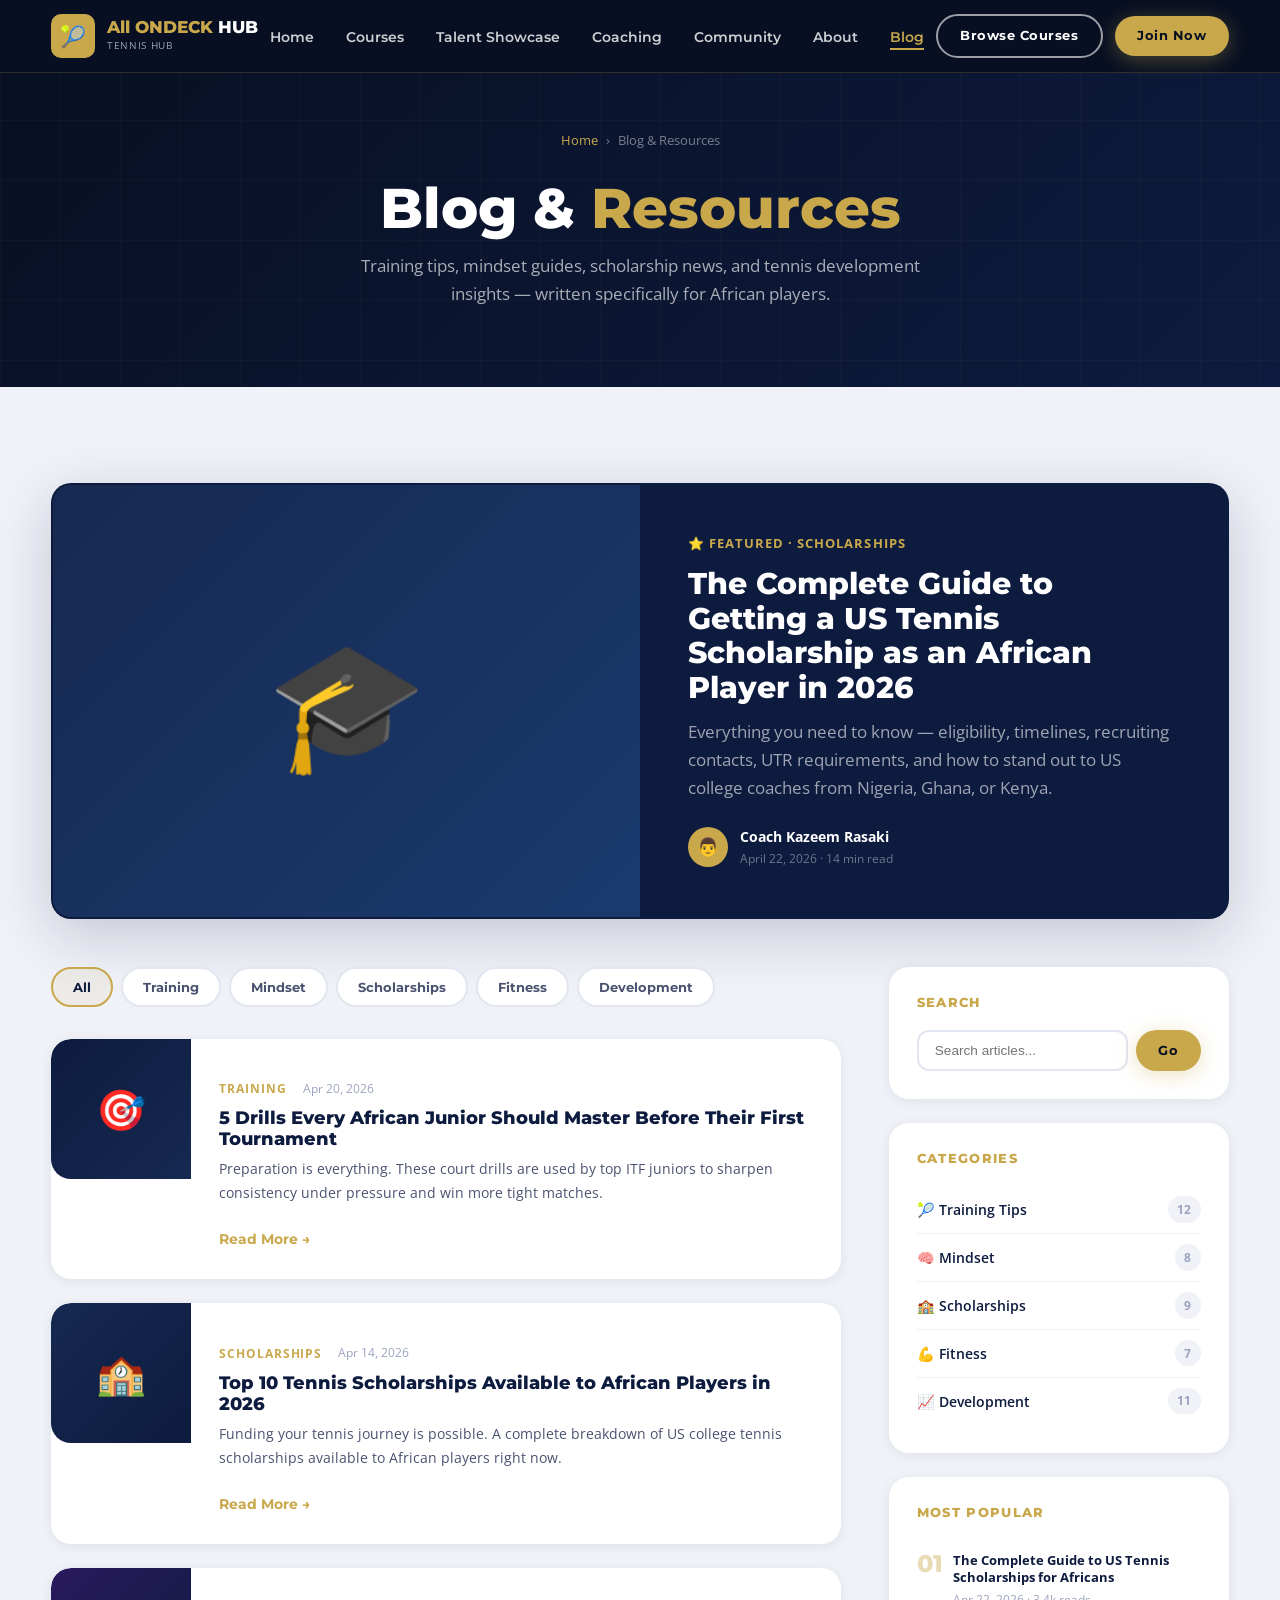
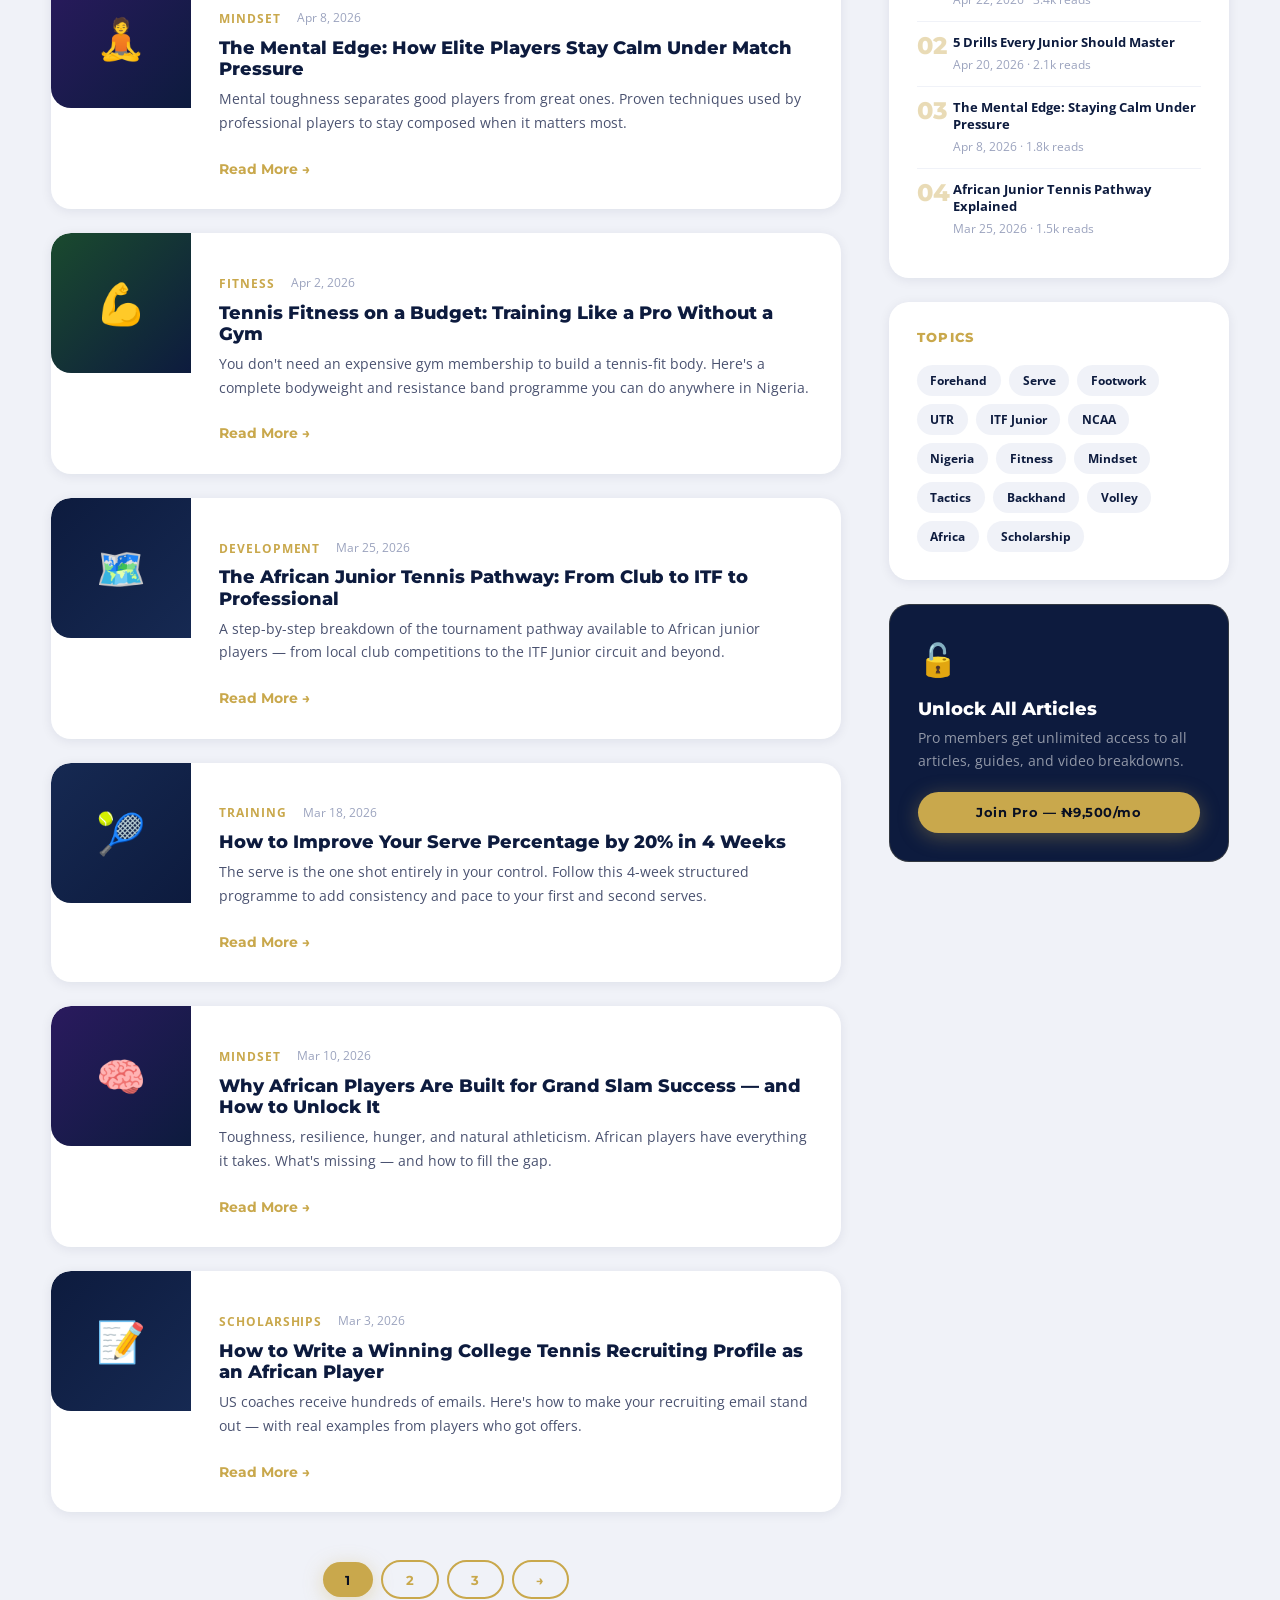
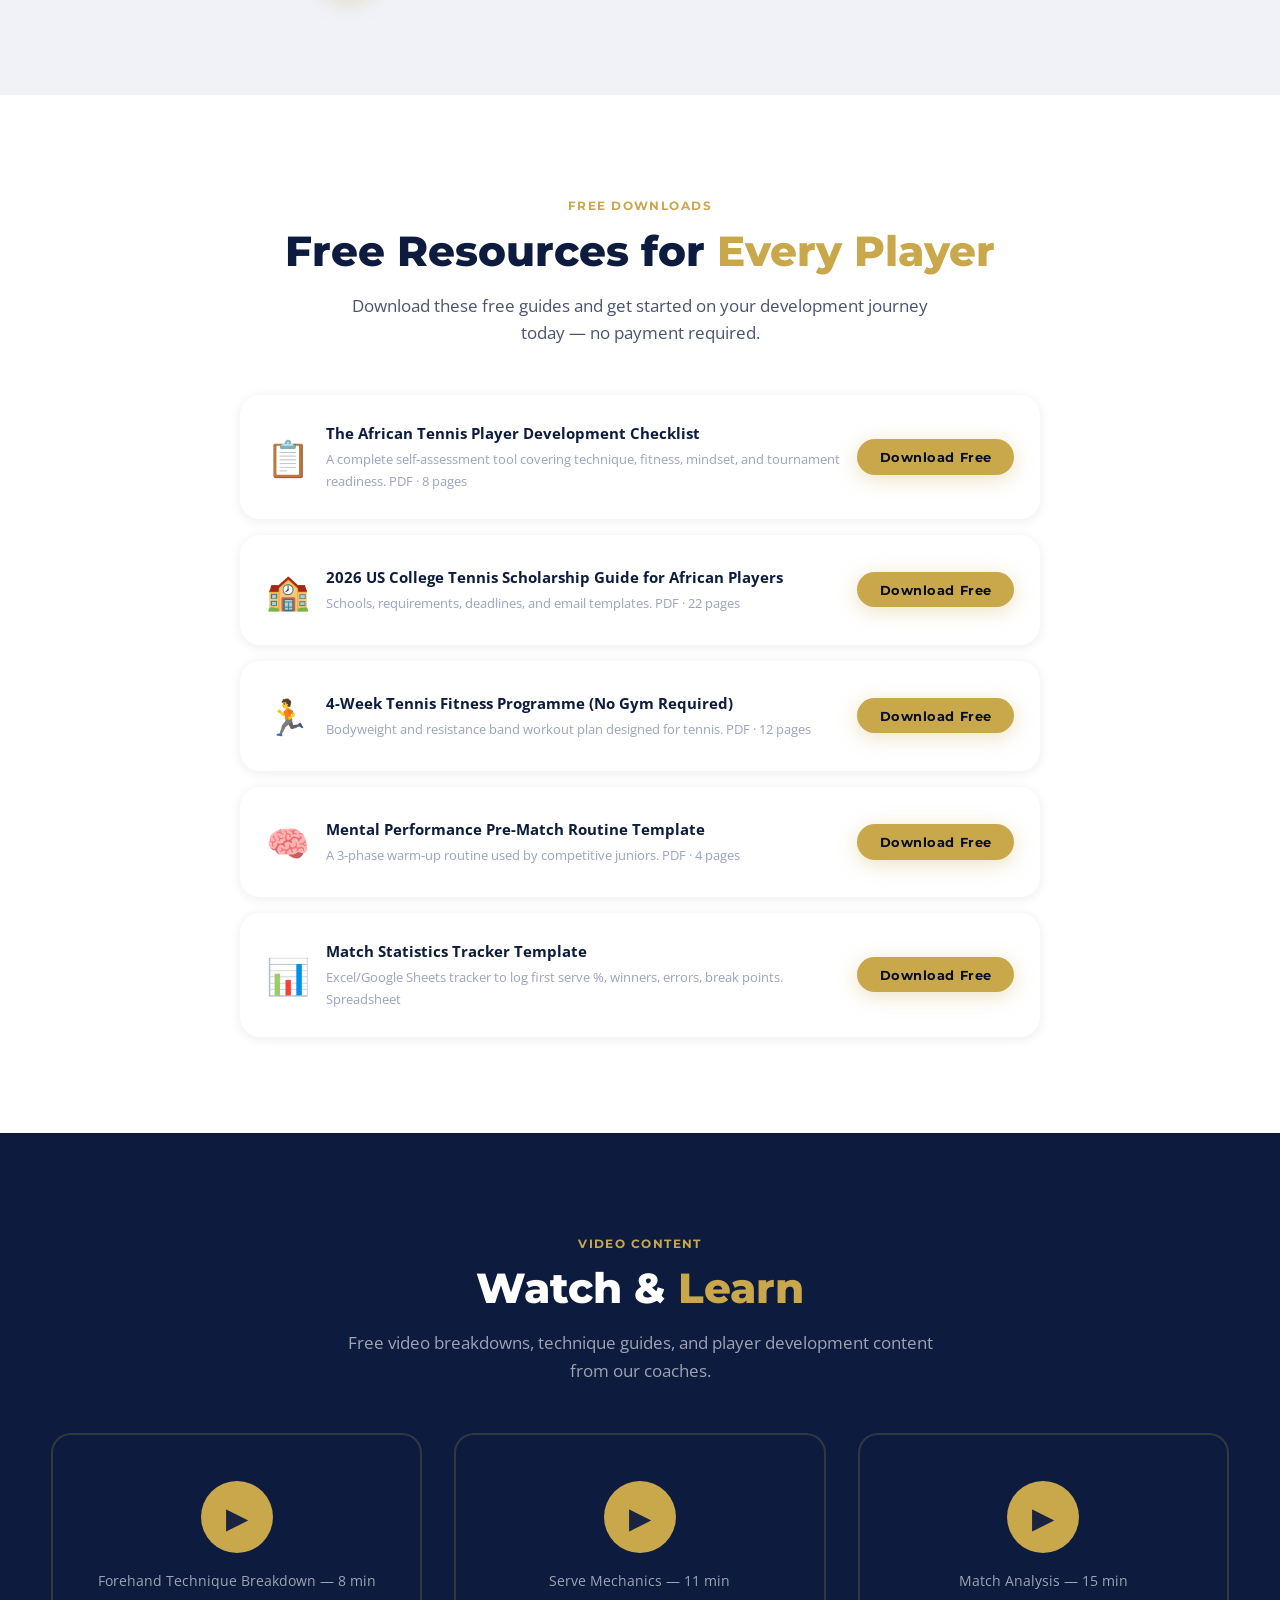
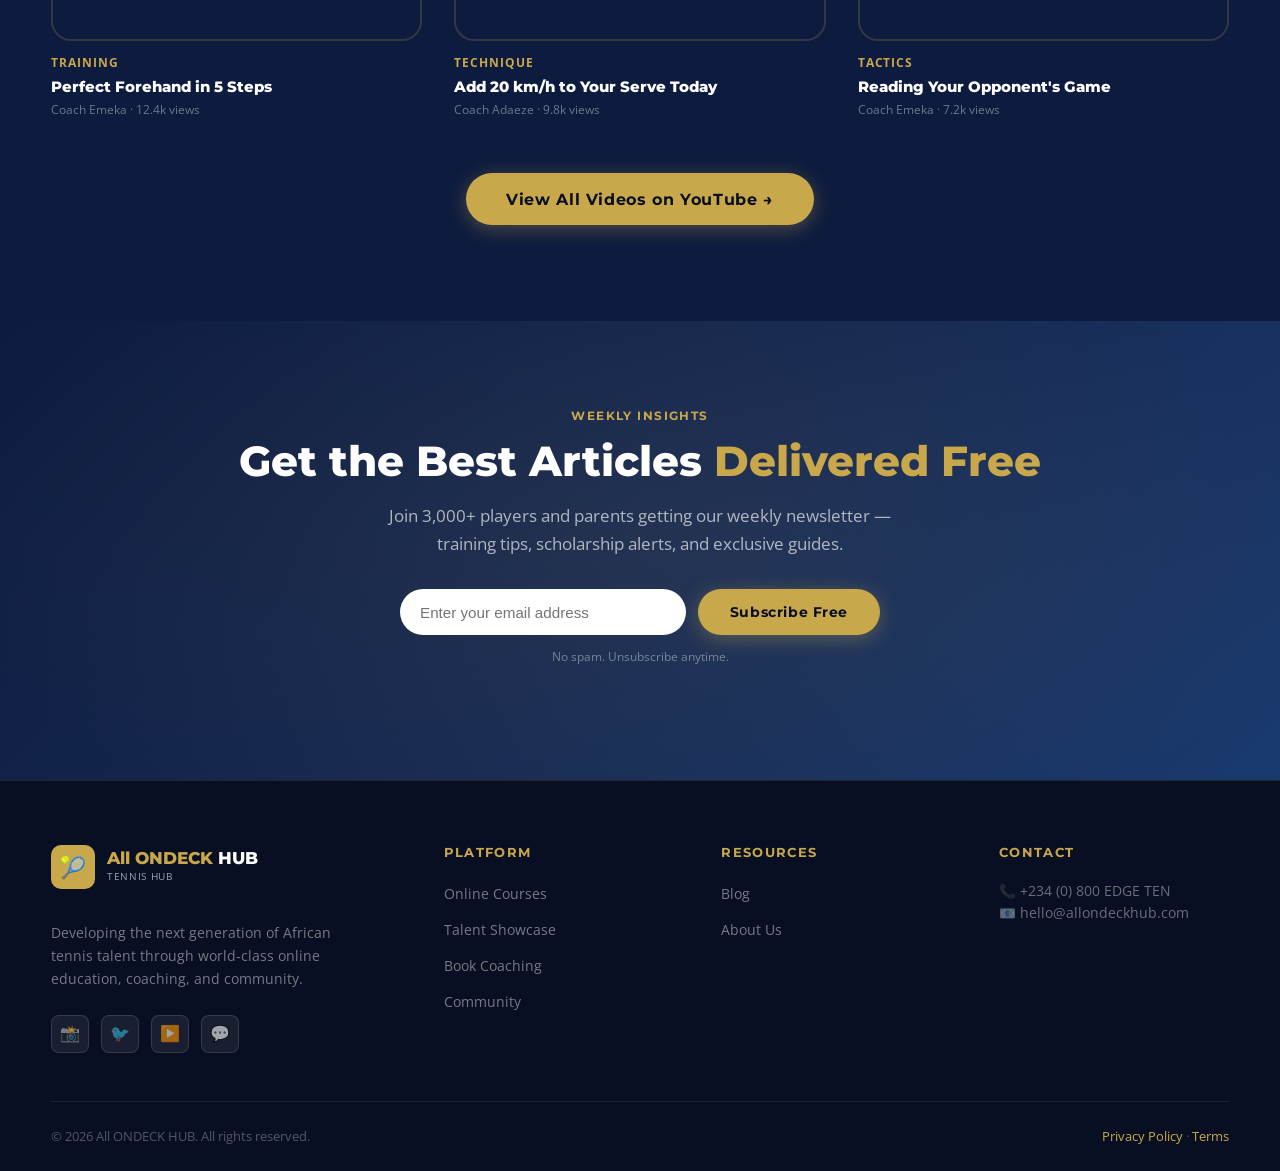
==== commit 659ad7fa: "feat: comprehensive mobile responsiveness improvements - Add blog-layout desktop grid via CSS class " ====
--- a/blog.html
+++ b/blog.html
@@ -149,7 +149,7 @@
     </a>
 
     <!-- Blog Layout: Articles + Sidebar -->
-    <div class="grid-2 blog-layout" style="grid-template-columns:1fr 340px;gap:3rem;align-items:start">
+    <div class="grid-2 blog-layout">
 
       <!-- ARTICLES GRID -->
       <div>
@@ -166,7 +166,7 @@
         <div id="posts-grid" style="display:flex;flex-direction:column;gap:1.5rem">
 
           <div class="card article-card reveal" data-cat="training" onclick="showToast('📖','Full article — join to read!')">
-            <div style="display:grid;grid-template-columns:140px 1fr;gap:0">
+            <div class="article-card-inner">
               <div class="blog-card-img" style="aspect-ratio:1;font-size:2.5rem;border-radius:var(--radius-lg) 0 0 var(--radius-lg)">🎯</div>
               <div class="card-body">
                 <div class="blog-meta"><span class="blog-category">Training</span><span class="blog-date">Apr 20, 2026</span></div>
@@ -178,7 +178,7 @@
           </div>
 
           <div class="card article-card reveal" data-cat="scholarships" onclick="showToast('📖','Full article — join to read!')">
-            <div style="display:grid;grid-template-columns:140px 1fr;gap:0">
+            <div class="article-card-inner">
               <div class="blog-card-img" style="aspect-ratio:1;font-size:2.5rem;border-radius:var(--radius-lg) 0 0 var(--radius-lg);background:linear-gradient(135deg,#162952,#0D1B3E)">🏫</div>
               <div class="card-body">
                 <div class="blog-meta"><span class="blog-category">Scholarships</span><span class="blog-date">Apr 14, 2026</span></div>
@@ -190,7 +190,7 @@
           </div>
 
           <div class="card article-card reveal" data-cat="mindset" onclick="showToast('📖','Full article — join to read!')">
-            <div style="display:grid;grid-template-columns:140px 1fr;gap:0">
+            <div class="article-card-inner">
               <div class="blog-card-img" style="aspect-ratio:1;font-size:2.5rem;border-radius:var(--radius-lg) 0 0 var(--radius-lg);background:linear-gradient(135deg,#2a1a5e,#0D1B3E)">🧘</div>
               <div class="card-body">
                 <div class="blog-meta"><span class="blog-category">Mindset</span><span class="blog-date">Apr 8, 2026</span></div>
@@ -202,7 +202,7 @@
           </div>
 
           <div class="card article-card reveal" data-cat="fitness" onclick="showToast('📖','Full article — join to read!')">
-            <div style="display:grid;grid-template-columns:140px 1fr;gap:0">
+            <div class="article-card-inner">
               <div class="blog-card-img" style="aspect-ratio:1;font-size:2.5rem;border-radius:var(--radius-lg) 0 0 var(--radius-lg);background:linear-gradient(135deg,#1a4a2e,#0D1B3E)">💪</div>
               <div class="card-body">
                 <div class="blog-meta"><span class="blog-category">Fitness</span><span class="blog-date">Apr 2, 2026</span></div>
@@ -214,7 +214,7 @@
           </div>
 
           <div class="card article-card reveal" data-cat="development" onclick="showToast('📖','Full article — join to read!')">
-            <div style="display:grid;grid-template-columns:140px 1fr;gap:0">
+            <div class="article-card-inner">
               <div class="blog-card-img" style="aspect-ratio:1;font-size:2.5rem;border-radius:var(--radius-lg) 0 0 var(--radius-lg)">🗺️</div>
               <div class="card-body">
                 <div class="blog-meta"><span class="blog-category">Development</span><span class="blog-date">Mar 25, 2026</span></div>
@@ -226,7 +226,7 @@
           </div>
 
           <div class="card article-card reveal" data-cat="training" onclick="showToast('📖','Full article — join to read!')">
-            <div style="display:grid;grid-template-columns:140px 1fr;gap:0">
+            <div class="article-card-inner">
               <div class="blog-card-img" style="aspect-ratio:1;font-size:2.5rem;border-radius:var(--radius-lg) 0 0 var(--radius-lg);background:linear-gradient(135deg,#162952,#0D1B3E)">🎾</div>
               <div class="card-body">
                 <div class="blog-meta"><span class="blog-category">Training</span><span class="blog-date">Mar 18, 2026</span></div>
@@ -238,7 +238,7 @@
           </div>
 
           <div class="card article-card reveal" data-cat="mindset" onclick="showToast('📖','Full article — join to read!')">
-            <div style="display:grid;grid-template-columns:140px 1fr;gap:0">
+            <div class="article-card-inner">
               <div class="blog-card-img" style="aspect-ratio:1;font-size:2.5rem;border-radius:var(--radius-lg) 0 0 var(--radius-lg);background:linear-gradient(135deg,#2a1a5e,#0D1B3E)">🧠</div>
               <div class="card-body">
                 <div class="blog-meta"><span class="blog-category">Mindset</span><span class="blog-date">Mar 10, 2026</span></div>
@@ -250,7 +250,7 @@
           </div>
 
           <div class="card article-card reveal" data-cat="scholarships" onclick="showToast('📖','Full article — join to read!')">
-            <div style="display:grid;grid-template-columns:140px 1fr;gap:0">
+            <div class="article-card-inner">
               <div class="blog-card-img" style="aspect-ratio:1;font-size:2.5rem;border-radius:var(--radius-lg) 0 0 var(--radius-lg)">📝</div>
               <div class="card-body">
                 <div class="blog-meta"><span class="blog-category">Scholarships</span><span class="blog-date">Mar 3, 2026</span></div>
--- a/css/styles.css
+++ b/css/styles.css
@@ -1036,6 +1036,75 @@
 .toast-msg { color: var(--white); font-size: .9rem; }
 .toast-close { margin-left: auto; color: rgba(255,255,255,.4); cursor: pointer; font-size: 1.1rem; }
 
+/* ── Filter Bar (courses & blog) ──────────────────────────── */
+.filter-bar {
+  display: flex;
+  flex-wrap: wrap;
+  gap: .5rem;
+}
+.filter-btn {
+  padding: .5rem 1.25rem;
+  border-radius: 50px;
+  font-family: var(--font-head);
+  font-size: .82rem;
+  font-weight: 700;
+  border: 2px solid var(--gray-200);
+  color: var(--gray-600);
+  background: var(--white);
+  cursor: pointer;
+  transition: var(--transition);
+  min-height: 40px;
+}
+.filter-btn:hover, .filter-btn.active {
+  border-color: var(--gold);
+  color: var(--navy);
+  background: rgba(201,168,76,.1);
+}
+
+/* ── Blog layout ──────────────────────────────────────────── */
+.blog-layout {
+  grid-template-columns: 1fr 340px;
+  gap: 3rem;
+  align-items: start;
+}
+
+/* ── Article card (horizontal blog card) ─────────────────── */
+.article-card-inner {
+  display: grid;
+  grid-template-columns: 140px 1fr;
+  gap: 0;
+}
+
+/* ── Sidebar (blog) ───────────────────────────────────────── */
+.sidebar-card {
+  background: var(--white);
+  border-radius: var(--radius-lg);
+  padding: 1.5rem;
+  box-shadow: var(--shadow-sm);
+  margin-bottom: 1.5rem;
+}
+.sidebar-card h4 { margin-bottom: 1rem; }
+.sidebar-category {
+  display: flex;
+  align-items: center;
+  justify-content: space-between;
+  padding: .6rem 0;
+  border-bottom: 1px solid var(--gray-100);
+  cursor: pointer;
+  transition: var(--transition);
+  font-size: .9rem;
+}
+.sidebar-category:last-child { border-bottom: none; }
+.sidebar-category:hover .sidebar-category-name { color: var(--gold); }
+.sidebar-category-count {
+  background: var(--gray-100);
+  color: var(--gray-600);
+  font-size: .75rem;
+  font-weight: 700;
+  padding: .2rem .6rem;
+  border-radius: 50px;
+}
+
 /* ── Responsive ───────────────────────────────────────────── */
 @media (max-width: 1024px) {
   .grid-4 { grid-template-columns: repeat(2, 1fr); }
@@ -1043,30 +1112,99 @@
   .hero-content { gap: 3rem; }
   .hero-court { width: 360px; height: 360px; }
 }
+
 @media (max-width: 768px) {
+  /* Navigation */
   .nav-links, .nav-cta { display: none; }
   .hamburger { display: flex; }
+
+  /* Hero */
   .hero-content { grid-template-columns: 1fr; text-align: center; }
-  .hero-btns { justify-content: center; }
+  .hero-btns { justify-content: center; flex-wrap: wrap; }
   .hero-stats { justify-content: center; }
   .hero-visual { display: none; }
+
+  /* Grids */
   .grid-2, .grid-3 { grid-template-columns: 1fr; }
+  .grid-4 { grid-template-columns: 1fr 1fr; }
   .about-grid { grid-template-columns: 1fr; }
   .membership-grid { grid-template-columns: 1fr; }
   .plan-card.featured { transform: none; }
   .stats-row { grid-template-columns: repeat(2, 1fr); }
+
+  /* Steps */
   .steps { flex-direction: column; }
   .steps::before { display: none; }
+
+  /* Footer */
   .footer-grid { grid-template-columns: 1fr; }
+  .footer-bottom { flex-direction: column; text-align: center; }
+
+  /* Forms */
   .form-row { grid-template-columns: 1fr; }
-  .section { padding: 64px 0; }
-  .booking-form { padding: 2rem 1.5rem; }
-  .footer-bottom { flex-direction: column; text-align: center; }
-}
+  .booking-form { padding: 2rem 1.25rem; }
+  .newsletter-form { flex-direction: column; }
+  .newsletter-form input, .newsletter-form button { width: 100%; }
+
+  /* Sections */
+  .section { padding: 56px 0; }
+
+  /* Buttons — touch-friendly */
+  .btn { min-height: 44px; white-space: normal; text-align: center; }
+  .btn-sm { min-height: 38px; }
+
+  /* Blog layout — override inline style */
+  .blog-layout { grid-template-columns: 1fr !important; gap: 2rem !important; }
+  .blog-sidebar { order: 2; }
+  .article-card-inner { grid-template-columns: 100px 1fr; }
+
+  /* Filter bar */
+  .filter-bar { gap: .4rem; }
+  .filter-btn { padding: .45rem 1rem; font-size: .78rem; }
+
+  /* Toast on mobile */
+  .toast { right: 1rem; left: 1rem; max-width: none; bottom: 1.5rem; }
+
+  /* Talent player cards */
+  .player-card { max-width: 100%; }
+
+  /* Page hero */
+  .page-hero { padding: 110px 0 60px; }
+}
+
 @media (max-width: 480px) {
+  /* Stats */
   .stats-row { grid-template-columns: 1fr 1fr; }
-  .hero-stats { gap: 1.5rem; }
-  .cta-btns { flex-direction: column; align-items: center; }
+  .hero-stats { gap: 1rem; }
+
+  /* CTAs */
+  .cta-btns { flex-direction: column; align-items: stretch; }
+  .cta-btns .btn { width: 100%; justify-content: center; }
+
+  /* Article card — stack vertically on tiny screens */
+  .article-card-inner { grid-template-columns: 1fr; }
+  .article-card-inner .blog-card-img {
+    aspect-ratio: 16/9 !important;
+    border-radius: var(--radius-lg) var(--radius-lg) 0 0 !important;
+    font-size: 3rem !important;
+  }
+
+  /* Grid 4 collapses to 1 column */
+  .grid-4 { grid-template-columns: 1fr; }
+
+  /* Typography */
+  h4 { font-size: 1rem; }
+  p { font-size: .95rem; }
+
+  /* Section padding */
+  .section { padding: 48px 0; }
+  .section-sm { padding: 40px 0; }
+
+  /* Hamburger spacing */
+  .navbar .container { padding: 0 1rem; }
+
+  /* Steps compact */
+  .step { padding: 0 .5rem; }
 }
 
 /* ── Animations on Scroll ─────────────────────────────────── */
